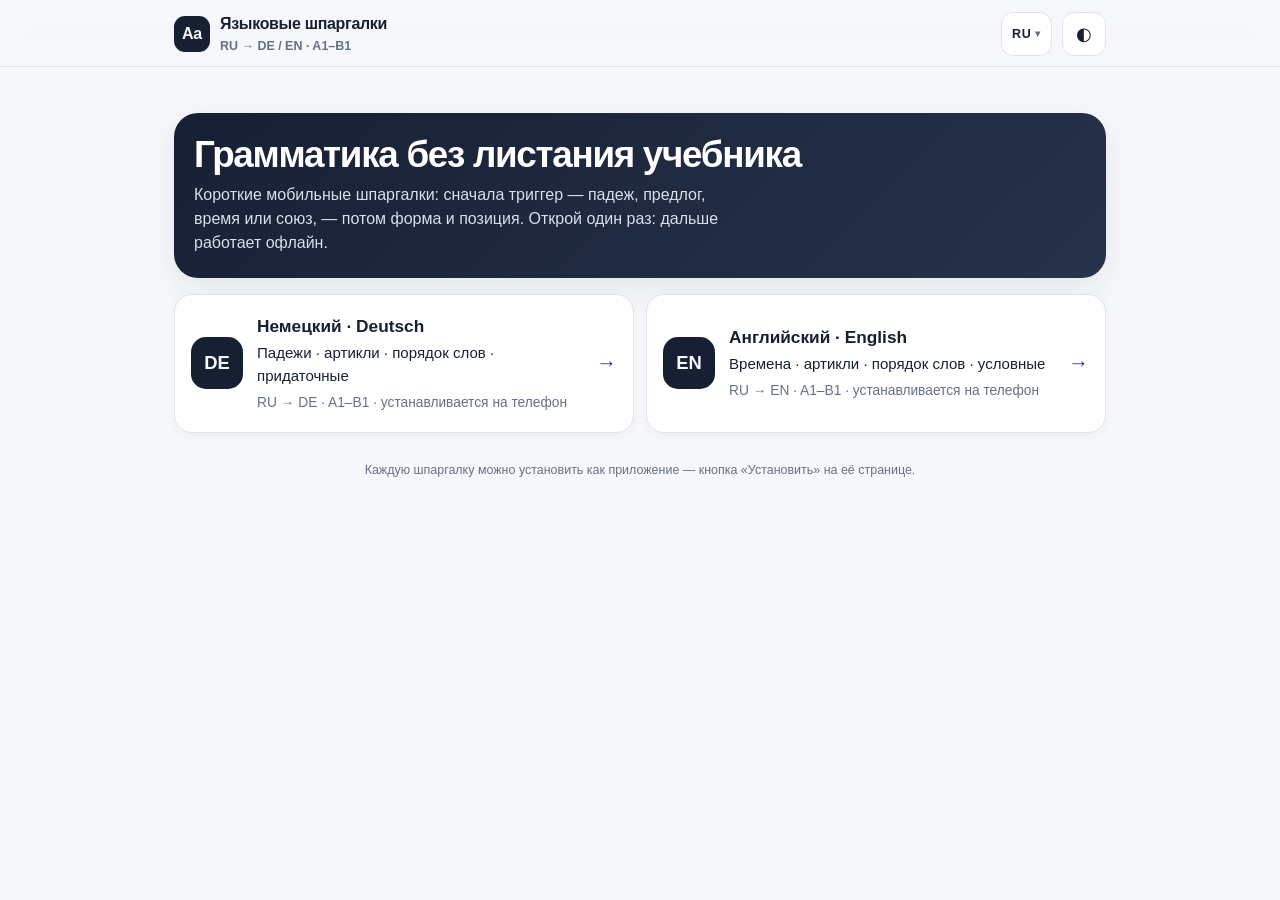
==== index.html @ ffe733b2 "feat: add de-en deck (audience variant)" ====
<!doctype html>
<html lang="ru">
<head>
  <meta charset="utf-8" />
  <meta name="viewport" content="width=device-width, initial-scale=1, viewport-fit=cover" />
  <!-- iOS standalone (Add to Home Screen): two WebKit viewport workarounds.
       (1) Relaunch restores a stale zoom level and pinch-out is unavailable
       there, so the scale is locked on iOS only (Safari itself ignores
       maximum-scale, Android and desktop keep pinch-zoom entirely).
       (2) A resumed standalone window can come back reporting a ~980px
       viewport, which trips the 720px desktop breakpoint in base.css;
       rewriting the meta forces WebKit to rebuild the real one. -->
  <script>
    if (/iphone|ipod/i.test(navigator.userAgent) || (/macintosh/i.test(navigator.userAgent) && navigator.maxTouchPoints > 1)) {
      const viewportMeta = document.querySelector('meta[name="viewport"]');
      const iOSViewport = 'width=device-width, initial-scale=1, maximum-scale=1, viewport-fit=cover';
      viewportMeta.setAttribute('content', iOSViewport);
      if (navigator.standalone) {
        const repairViewport = () => {
          if (window.innerWidth > screen.width * 1.5) {
            viewportMeta.setAttribute('content', 'width=device-width, initial-scale=1');
            setTimeout(() => viewportMeta.setAttribute('content', iOSViewport), 50);
          }
        };
        window.addEventListener('pageshow', repairViewport);
        document.addEventListener('visibilitychange', () => {
          if (document.visibilityState === 'visible') setTimeout(repairViewport, 0);
        });
      }
    }
  </script>
  <meta name="theme-color" content="#f6f7fb" media="(prefers-color-scheme: light)" />
  <meta name="theme-color" content="#10131b" media="(prefers-color-scheme: dark)" />
  <meta name="color-scheme" content="light dark" />
  <meta name="description" content="Мобильные шпаргалки по грамматике: немецкий и английский для русскоговорящих. Падежи, времена, артикли, порядок слов. Работают офлайн." />
  <link rel="icon" href="./icons/favicon.svg" type="image/svg+xml" />
  <link rel="icon" href="./icons/icon-32.png" sizes="32x32" type="image/png" />
  <meta property="og:title" content="Языковые шпаргалки — Language Cheat Sheets" />
  <meta property="og:description" content="Немецкий и английский для русскоговорящих: короткие мобильные шпаргалки по грамматике. A1–B1, офлайн." />
  <meta property="og:type" content="website" />
  <meta property="og:url" content="https://andkirby.github.io/learn-language-cheat-sheet/" />
  <meta property="og:image" content="https://andkirby.github.io/learn-language-cheat-sheet/icons/icon-512.png" />
  <meta name="twitter:card" content="summary" />
  <title>Языковые шпаргалки — Language Cheat Sheets</title>
  <link rel="stylesheet" href="./assets/base.css" />
  <style>
    /* Landing-specific: hero + language cards. Everything else is base.css. */
    body { padding-bottom: 24px; } /* no bottom nav on the hub */
    main { padding-bottom: 40px; }
    .hero {
      background: linear-gradient(135deg, var(--hero-1) 0%, var(--hero-2) 100%);
      border-radius: 24px; padding: 22px 20px; box-shadow: var(--shadow);
    }
    .hero h1 { font-size: clamp(1.6rem, 6vw, 2.3rem); line-height: 1.08; margin: 0 0 8px; letter-spacing: -.035em; color: #fff; }
    .hero p { margin: 0; color: var(--hero-text); max-width: 60ch; }
    .lang-grid { display: grid; grid-template-columns: 1fr; gap: 12px; margin-top: 16px; }
    @media (min-width: 720px) { .lang-grid { grid-template-columns: repeat(2, minmax(0,1fr)); } }
    .lang-card {
      display: flex; gap: 14px; align-items: center; text-decoration: none;
      background: var(--surface); border: 1px solid var(--line); border-radius: var(--radius);
      padding: 18px 16px; box-shadow: 0 3px 14px rgba(23,32,51,.035); min-height: 96px;
    }
    .lang-card:hover { border-color: var(--accent); }
    .lang-mark {
      width: 52px; height: 52px; border-radius: 15px; flex: 0 0 auto;
      display: grid; place-items: center; background: var(--text); color: var(--bg); font-weight: 900; font-size: 1.15rem;
    }
    .lang-card b { display: block; font-size: 1.08rem; }
    .lang-card .topics { display: block; margin-top: 3px; font-size: .94rem; }
    .lang-card .meta { display: block; margin-top: 5px; color: var(--muted); font-size: .86rem; }
    .lang-card .go { margin-left: auto; color: var(--on-accent-soft); font-weight: 900; font-size: 1.3rem; }
  </style>
</head>
<body>
  <header class="topbar">
    <div class="topbar-inner">
      <div class="brand-row">
        <div class="brand">
          <div class="brand-mark" aria-hidden="true">Aa</div>
          <div>Языковые шпаргалки<small>RU → DE / EN · A1–B1</small></div>
        </div>
        <details class="lang-menu" id="langMenu">
          <summary aria-label="Язык обучения и язык объяснений">RU</summary>
          <div class="lang-pop">
            <div class="lang-group">
              <div class="lang-group-label">Язык обучения</div>
              <a href="./de/ru/" data-target-link="de">Deutsch</a>
              <a href="./en/ru/" data-target-link="en">English</a>
            </div>
            <div class="lang-group">
              <div class="lang-group-label">Язык объяснений</div>
              <span class="cur" data-audience-item="ru">Русский</span>
              <a href="./de/en/" data-audience-item="en">English</a>
            </div>
          </div>
        </details>
        <button class="theme-btn" id="themeBtn" type="button" aria-label="Тема: системная">◐</button>
      </div>
    </div>
  </header>

  <noscript>
    <style>.theme-btn { display: none !important; }</style>
  </noscript>

  <main>
    <section class="hero">
      <h1>Грамматика без листания учебника</h1>
      <p>Короткие мобильные шпаргалки: сначала триггер — падеж, предлог, время или союз, — потом форма и позиция. Открой один раз: дальше работает офлайн.</p>
    </section>

    <div class="lang-grid">
      <a class="lang-card" href="./de/ru/" data-target="de">
        <span class="lang-mark" aria-hidden="true">DE</span>
        <span>
          <b>Немецкий · Deutsch</b>
          <span class="topics">Падежи · артикли · порядок слов · придаточные</span>
          <span class="meta">RU → DE · A1–B1 · устанавливается на телефон</span>
        </span>
        <span class="go" aria-hidden="true">→</span>
      </a>
      <a class="lang-card" href="./en/ru/" data-target="en">
        <span class="lang-mark" aria-hidden="true">EN</span>
        <span>
          <b>Английский · English</b>
          <span class="topics">Времена · артикли · порядок слов · условные</span>
          <span class="meta">RU → EN · A1–B1 · устанавливается на телефон</span>
        </span>
        <span class="go" aria-hidden="true">→</span>
      </a>
    </div>

    <div class="footer">Каждую шпаргалку можно установить как приложение — кнопка «Установить» на её странице.</div>
  </main>

  <script>
    // Theme: auto (OS) / light / dark — persisted per visitor.
    const THEME_KEY = 'theme';
    const THEME_UI = {
      auto:  { icon: '◐', label: 'Тема: системная' },
      light: { icon: '☀', label: 'Тема: светлая' },
      dark:  { icon: '☾', label: 'Тема: тёмная' },
    };
    const themeBtn = document.getElementById('themeBtn');
    const themeMetas = [...document.querySelectorAll('meta[name="theme-color"]')];
    const themeMetaDefaults = themeMetas.map(m => m.content);
    function applyTheme(mode) {
      if (mode === 'auto') document.documentElement.removeAttribute('data-theme');
      else document.documentElement.setAttribute('data-theme', mode);
      themeBtn.textContent = THEME_UI[mode].icon;
      themeBtn.setAttribute('aria-label', THEME_UI[mode].label);
      themeBtn.title = THEME_UI[mode].label;
      themeMetas.forEach((m, i) => {
        m.content = mode === 'auto' ? themeMetaDefaults[i] : getComputedStyle(document.body).backgroundColor;
      });
    }
    let themeMode = 'auto';
    try { themeMode = localStorage.getItem(THEME_KEY) || 'auto'; } catch (e) {}
    applyTheme(themeMode);
    themeBtn.addEventListener('click', () => {
      themeMode = themeMode === 'auto' ? 'light' : themeMode === 'light' ? 'dark' : 'auto';
      try { localStorage.setItem(THEME_KEY, themeMode); } catch (e) {}
      applyTheme(themeMode);
    });

    // Language menu: mirrors content/decks/site.json (update both together).
    // «Язык обучения» items are plain links (work without JS); «Язык объяснений»
    // is a preference — it rewrites card/menu hrefs and persists. Deck pages
    // remember the studied target ('target'), so the chip can greet with it.
    const DECKS = { de: ['ru', 'en'], en: ['ru'] };
    const LOCALE_KEY = 'locale';
    const TARGET_KEY = 'target';
    const langMenu = document.getElementById('langMenu');
    const langSummary = langMenu.querySelector('summary');
    const langCards = [...document.querySelectorAll('.lang-card')];
    const targetLinks = [...document.querySelectorAll('[data-target-link]')];
    const audienceItems = [...document.querySelectorAll('[data-audience-item]')];
    function applyLocale(loc) {
      if (!Object.values(DECKS).some(auds => auds.includes(loc))) loc = 'ru';
      targetLinks.forEach(a => {
        const t = a.dataset.targetLink;
        const aud = DECKS[t].includes(loc) ? loc : DECKS[t][0];
        a.href = `./${t}/${aud}/`;
      });
      langCards.forEach(card => {
        const t = card.dataset.target;
        if (DECKS[t].includes(loc)) card.href = `./${t}/${loc}/`;
      });
      audienceItems.forEach(el => el.classList.toggle('cur', el.dataset.audienceItem === loc));
      let last = null;
      try { last = localStorage.getItem(TARGET_KEY); } catch (e) {}
      langSummary.textContent = (last ? last.toUpperCase() + ' · ' : '') + loc.toUpperCase();
      try { localStorage.setItem(LOCALE_KEY, loc); } catch (e) {}
    }
    let locale = 'ru';
    try { locale = localStorage.getItem(LOCALE_KEY) || 'ru'; } catch (e) {}
    applyLocale(locale);
    audienceItems.forEach(el => el.addEventListener('click', () => applyLocale(el.dataset.audienceItem)));
    document.addEventListener('click', (event) => {
      if (langMenu.open && !langMenu.contains(event.target)) langMenu.open = false;
    });
    document.addEventListener('keydown', (event) => {
      if (event.key === 'Escape' && langMenu.open) langMenu.open = false;
    });

    if ('serviceWorker' in navigator) {
      window.addEventListener('load', () => navigator.serviceWorker.register('./sw.js').catch(() => {}));
    }
  </script>
</body>
</html>
---- assets/base.css ----
/*
 * Language Cheat Sheets — shared base stylesheet.
 * Single source of truth for tokens and components; every page links it:
 * ../assets/base.css (landing, style guide: ./assets/base.css).
 * The contract lives in .design/DESIGN_SYSTEM.md — keep both in sync.
 * Raw colors are allowed ONLY in the :root token blocks below (plus black-key
 * shadows). No page may override components locally; page-specific styles
 * stay in that page's own small <style> block.
 */

:root {
  color-scheme: light;
  --bg: #f6f7fb;
  --surface: #ffffff;
  --surface-2: #eef1f7;
  --text: #172033;
  --muted: #667085;
  --line: #dfe4ec;
  --accent: #6b4eff;
  --accent-soft: #eeeaff;
  --on-accent-soft: #3d2db5;
  --tap-line: #d6d0ff;
  --ok: #0c6857;
  --ok-soft: #e7f6f1;
  --warn: #7a5000;
  --warn-soft: #fff3d8;
  --warn-line: #d18a00;
  --notice-warn-bg: #fff7e7;
  /* landing hero only (always dark; language pages have no hero) */
  --hero-1: #172033;
  --hero-2: #27324b;
  --hero-text: #d9dfeb;
  --hero-line: rgba(255, 255, 255, .13);
  --hero-card: rgba(255, 255, 255, .08);
  --grab: #d4d8e0;
  --backdrop: rgba(15, 19, 30, .5);
  --shadow: 0 10px 30px rgba(23, 32, 51, .08);
  --radius: 18px;
  --nav-h: 72px;
  /* type voices: --font-ui is the default stack; --font-study marks the
     target-language text (set via the lang attribute, see markTargetLang).
     Charter-first: macOS gets Charter (bookish, screen-sturdy); iOS has no
     Charter and falls through to ui-serif = New York; Windows gets
     Sitka/Cambria, Android Noto Serif. */
  --font-ui: ui-sans-serif, -apple-system, BlinkMacSystemFont, "Segoe UI", Roboto, Helvetica, Arial, sans-serif;
  --font-study: Charter, "Bitstream Charter", ui-serif, "Sitka Text", Cambria, "Noto Serif", serif;
}

@media (prefers-color-scheme: dark) {
  :root:not([data-theme="light"]) {
    color-scheme: dark;
    --bg: #10131b;
    --surface: #191e2b;
    --surface-2: #232a3a;
    --text: #e9ecf4;
    --muted: #9ba4b8;
    --line: #2c3448;
    --accent: #a08dff;
    --accent-soft: #282147;
    --on-accent-soft: #c9bcff;
    --tap-line: #41386e;
    --ok: #8adccb;
    --ok-soft: #17352c;
    --warn: #eec36a;
    --warn-soft: #3a2f11;
    --warn-line: #a97e1f;
    --notice-warn-bg: #2e2510;
    --hero-1: #191f30;
    --hero-2: #232b41;
    --hero-text: #c9d1e2;
    --hero-line: rgba(255, 255, 255, .09);
    --hero-card: rgba(255, 255, 255, .05);
    --grab: #4a5468;
    --shadow: 0 10px 30px rgba(0, 0, 0, .35);
  }
}

/* Manual dark choice (theme toggle) overrides the OS preference. */
:root[data-theme="dark"] {
  color-scheme: dark;
  --bg: #10131b;
  --surface: #191e2b;
  --surface-2: #232a3a;
  --text: #e9ecf4;
  --muted: #9ba4b8;
  --line: #2c3448;
  --accent: #a08dff;
  --accent-soft: #282147;
  --on-accent-soft: #c9bcff;
  --tap-line: #41386e;
  --ok: #8adccb;
  --ok-soft: #17352c;
  --warn: #eec36a;
  --warn-soft: #3a2f11;
  --warn-line: #a97e1f;
  --notice-warn-bg: #2e2510;
  --hero-1: #191f30;
  --hero-2: #232b41;
  --hero-text: #c9d1e2;
  --hero-line: rgba(255, 255, 255, .09);
  --hero-card: rgba(255, 255, 255, .05);
  --grab: #4a5468;
  --shadow: 0 10px 30px rgba(0, 0, 0, .35);
}

* { box-sizing: border-box; }
html { scroll-behavior: smooth; scroll-padding-top: 116px; }
body {
  margin: 0;
  background: var(--bg);
  color: var(--text);
  font-family: var(--font-ui);
  line-height: 1.52;
  -webkit-font-smoothing: antialiased;
  padding-bottom: calc(var(--nav-h) + env(safe-area-inset-bottom) + 18px);
}
button, input { font: inherit; }
button { color: inherit; }
a { color: inherit; }
:focus-visible { outline: 3px solid var(--accent); outline-offset: 2px; }

/* Study voice: any element explicitly marked with a lang attribute carries
   target-language text (markTargetLang sets it); serif separates the studied
   language from Russian explanations at a glance. */
[lang] { font-family: var(--font-study); }

.topbar {
  position: sticky;
  top: 0;
  z-index: 20;
  -webkit-backdrop-filter: blur(14px);
  backdrop-filter: blur(14px);
  background: color-mix(in srgb, var(--bg) 88%, transparent);
  border-bottom: 1px solid var(--line);
}
.topbar-inner, main { width: min(100%, 980px); margin: 0 auto; }
.topbar-inner { padding: 12px 16px 10px; }
.brand-row { display: flex; align-items: center; gap: 10px; }
.brand {
  display: flex; align-items: center; gap: 10px; min-width: 0; flex: 1;
  font-weight: 800; letter-spacing: -.02em;
}
.brand-mark {
  width: 36px; height: 36px; border-radius: 11px;
  display: grid; place-items: center; background: var(--text); color: var(--bg); font-weight: 900;
}
.brand small { display: block; color: var(--muted); font-weight: 600; font-size: .78rem; letter-spacing: 0; }
/* The audience code lives in the header [RU] chip; the sub line would wrap
   once the install button crowds the brand row on phones. */
@media (max-width: 460px) { .brand small { display: none; } }
.install-btn {
  min-height: 44px; padding: 0 14px; border: 1px solid var(--line); border-radius: 12px;
  background: var(--surface); font-weight: 750; cursor: pointer; box-shadow: 0 2px 8px rgba(23,32,51,.04);
}
.install-btn[hidden] { display: none; }
.theme-btn, .icon-btn {
  width: 44px; height: 44px; border: 1px solid var(--line); border-radius: 12px;
  background: var(--surface); cursor: pointer; font-size: 1.15rem; line-height: 1;
  display: grid; place-items: center; flex: 0 0 auto;
}
.icon-btn .ico { font-family: var(--font-study); font-style: italic; font-size: 1.05rem; }

/* Language menu: learning language + explanation language in one topbar
   control. Native <details> keeps it functional without JS; JS adds light
   dismiss. Flat labeled groups — never a submenu: both choices are visible
   state, not advanced configuration. */
.lang-menu { position: relative; flex: 0 0 auto; }
.lang-menu summary {
  min-height: 44px; padding: 0 10px; border: 1px solid var(--line); border-radius: 12px;
  background: var(--surface); cursor: pointer; font-size: .78rem; font-weight: 800;
  letter-spacing: .05em; display: flex; align-items: center; gap: 4px; list-style: none;
}
.lang-menu summary::-webkit-details-marker { display: none; }
.lang-menu summary::after { content: "▾"; color: var(--muted); font-size: .62rem; }
.lang-pop {
  position: absolute; right: 0; top: calc(100% + 8px); z-index: 40; min-width: 200px; padding: 6px;
  border: 1px solid var(--line); border-radius: 14px; background: var(--surface);
  box-shadow: 0 14px 40px rgba(23,32,51,.14);
}
.lang-group + .lang-group { margin-top: 5px; padding-top: 5px; border-top: 1px solid var(--line); }
.lang-group-label {
  padding: 7px 11px 5px; font-size: .74rem; font-weight: 750; text-transform: uppercase;
  letter-spacing: .05em; color: var(--muted);
}
.lang-pop a, .lang-pop button, .lang-pop .cur, .lang-pop .soon {
  display: block; width: 100%; text-align: left; padding: 10px 11px; border: 0; border-radius: 9px;
  font: inherit; font-size: .88rem; text-decoration: none; color: var(--text); background: none; cursor: pointer;
}
.lang-pop a:hover, .lang-pop a:active, .lang-pop button:not(:disabled):hover { background: var(--surface-2); }
.lang-pop .cur { background: var(--accent-soft); color: var(--on-accent-soft); font-weight: 800; cursor: default; }
.lang-pop .soon { color: var(--muted); cursor: default; }
/* Search row: field + audience locale switcher side by side. */
.search-row { display: flex; align-items: center; gap: 10px; margin-top: 10px; }
.search-wrap { position: relative; flex: 1; min-width: 0; }
.search {
  width: 100%; min-height: 46px; border: 1px solid var(--line); border-radius: 14px;
  background: var(--surface); color: var(--text); padding: 0 44px 0 42px; box-shadow: 0 3px 12px rgba(23,32,51,.04);
}
.search::-webkit-search-cancel-button, .search::-webkit-search-decoration { -webkit-appearance: none; appearance: none; }
.search-icon { position: absolute; left: 14px; top: 50%; transform: translateY(-50%); color: var(--muted); pointer-events: none; }
.clear-search {
  position: absolute; right: 6px; top: 50%; transform: translateY(-50%); width: 40px; height: 40px;
  border: 0; border-radius: 10px; background: transparent; cursor: pointer; color: var(--muted); font-size: 1.2rem;
}

main { padding: 18px 16px 8px; }
.intro { margin: 2px 2px 0; color: var(--muted); font-size: .9rem; }
.intro b { color: var(--text); }

section { margin-top: 28px; }
.section-head { display: flex; gap: 10px; align-items: end; justify-content: space-between; margin-bottom: 11px; }
.section-head h2 { margin: 0; font-size: 1.28rem; letter-spacing: -.025em; }
.section-head p { margin: 3px 0 0; color: var(--muted); font-size: .92rem; }
.section-badge { font-size: .78rem; color: var(--muted); white-space: nowrap; }

.cards { display: grid; grid-template-columns: 1fr; gap: 10px; }
.cards > * { min-width: 0; } /* grid items must shrink so .table-scroll scrolls, not the page */
.cheat-card {
  background: var(--surface); border: 1px solid var(--line); border-radius: var(--radius); padding: 15px; box-shadow: 0 3px 14px rgba(23,32,51,.035);
}
.cheat-card h3 { margin: 0 0 8px; font-size: 1.03rem; letter-spacing: -.015em; }
.cheat-card p { margin: 6px 0; }
/* Card badges: level + kind metadata row for at-a-glance scanning. Text
   labels on every badge — never information by color alone. */
.badges { display: flex; flex-wrap: wrap; gap: 6px; margin: -2px 0 6px; }
.badge {
  display: inline-flex; align-items: center; padding: 2px 9px; border-radius: 999px;
  font-size: .72rem; font-weight: 800; letter-spacing: .04em; text-transform: uppercase;
}
.badge.level { background: var(--accent-soft); color: var(--on-accent-soft); }
.badge.kind { background: var(--surface-2); color: var(--muted); border: 1px solid var(--line); }
/* Deep-link landing (card anchors): accent ring fades into the resting shadow.
   Same accent as :focus-visible — one "you are here" color. CSS-only, so
   no-JS visits land highlighted too; reduced-motion is neutralized globally. */
.cheat-card:target { animation: card-flash 1.6s ease-out; }
@keyframes card-flash {
  from { box-shadow: 0 0 0 4px var(--accent), 0 3px 14px rgba(23,32,51,.035); }
  to   { box-shadow: 0 0 0 4px transparent, 0 3px 14px rgba(23,32,51,.035); }
}
/* Search hits: «view · section» label; tap jumps to the card in context */
.hit-jump {
  display: block; width: 100%; text-align: left;
  margin: 0 0 8px; border: 0; background: none; cursor: pointer;
  font: inherit; font-size: .82rem; font-weight: 700; color: var(--muted);
  white-space: nowrap; overflow: hidden; text-overflow: ellipsis;
}
.hit-jump .view { color: var(--accent); }
.hit-jump:hover, .hit-jump:focus-visible { color: var(--text); }
.case-grid > .hit-jump { grid-column: 1 / -1; margin-bottom: 2px; }
.muted { color: var(--muted); }
.tiny { font-size: .88rem; color: var(--muted); }
.example { margin-top: 9px; padding: 10px 11px; background: var(--surface-2); border-radius: 12px; font-size: .98rem; }
.example b { font-weight: 800; }
/* Example + deciding-hint pair: the target-language line and its Russian
   hint read as one unit; .hit marks the form the card teaches. The gloss
   keeps --muted on --surface-2 — the same pairing the shipped th uses. */
.example.pair { padding: 10px 11px 9px; }
.pair-src { margin: 0; }
.pair-gloss { margin-top: 7px; padding-top: 7px; border-top: 1px solid var(--line); font-size: .88rem; color: var(--muted); }
.example .hit { padding: 0 4px; border-radius: 6px; background: var(--accent-soft); color: var(--on-accent-soft); font-weight: 800; }
.arrow { color: var(--muted); padding: 0 3px; }

.chips { display: flex; flex-wrap: wrap; gap: 7px; margin-top: 9px; }
.tap {
  position: relative; min-height: 40px; border: 1px solid var(--tap-line); background: var(--accent-soft); color: var(--on-accent-soft);
  border-radius: 999px; padding: 0 11px; cursor: pointer; font-weight: 800; font-size: .88rem;
}
.tap::after { content: ""; position: absolute; inset: -3px -5px; } /* expand hit area to ~46px without visual bulk */
.tap.neutral { background: var(--surface-2); border-color: var(--line); color: var(--text); }
.tap.case { min-height: 44px; padding: 0 14px; }

.case-grid { display: grid; grid-template-columns: repeat(2, minmax(0,1fr)); gap: 9px; }
.case-box { padding: 13px; border-radius: 15px; border: 1px solid var(--line); background: var(--surface); }
.case-box strong { display: block; }
.case-q { font-size: 1.12rem; margin-top: 3px; font-weight: 900; }
.case-hint { color: var(--muted); font-size: .86rem; margin-top: 3px; }

.table-scroll { overflow-x: auto; border: 1px solid var(--line); border-radius: 14px; }
table { width: 100%; border-collapse: collapse; min-width: 560px; background: var(--surface); font-size: .92rem; }
th, td { padding: 9px 10px; border-bottom: 1px solid var(--line); text-align: left; white-space: nowrap; }
th { background: var(--surface-2); font-size: .82rem; color: var(--muted); text-transform: uppercase; letter-spacing: .02em; }
tr:last-child td { border-bottom: 0; }
td.hot { font-weight: 850; color: var(--on-accent-soft); }

.formula {
  display: flex; flex-wrap: wrap; gap: 6px; align-items: center; margin: 10px 0 4px;
  font-weight: 780;
}
.slot { padding: 6px 8px; border-radius: 9px; background: var(--surface-2); }
.slot.verb { background: var(--ok-soft); color: var(--ok); }
.slot.end { background: var(--warn-soft); color: var(--warn); }
.slot.sub { background: var(--accent-soft); color: var(--on-accent-soft); }

.notice { border-left: 4px solid var(--accent); background: var(--accent-soft); padding: 10px 12px; border-radius: 10px; font-size: .92rem; }
.warning { border-left-color: var(--warn-line); background: var(--notice-warn-bg); }

.practice-q { padding: 12px 0; border-bottom: 1px solid var(--line); }
.practice-q:last-child { border-bottom: 0; }
.answer { margin-top: 8px; padding: 9px 10px; border-radius: 10px; background: var(--ok-soft); color: var(--ok); font-weight: 700; }
.answer[hidden] { display: none; }

.no-results { display: none; margin: 24px 0; padding: 18px; border: 1px dashed var(--line); border-radius: var(--radius); text-align: center; color: var(--muted); }
.search-summary { margin: 2px 2px 14px; color: var(--muted); font-size: .92rem; font-weight: 700; }
.search-summary[hidden] { display: none; }

/* While searching, results come first: hide the noscript intro line. */
body.searching .intro { display: none; }

.bottom-nav {
  position: fixed; left: 50%; transform: translateX(-50%); bottom: 0; z-index: 30;
  width: min(100%, 980px); height: calc(var(--nav-h) + env(safe-area-inset-bottom));
  display: grid; grid-template-columns: repeat(5,1fr); align-items: start; padding: 8px 8px env(safe-area-inset-bottom);
  -webkit-backdrop-filter: blur(16px);
  backdrop-filter: blur(16px);
  background: color-mix(in srgb, var(--surface) 94%, transparent);
  border: 1px solid var(--line); border-bottom: 0; border-radius: 18px 18px 0 0; box-shadow: 0 -10px 30px rgba(23,32,51,.08);
}
.nav-item {
  min-height: 54px; border: 0; background: transparent; border-radius: 12px; text-decoration: none;
  display: flex; flex-direction: column; align-items: center; justify-content: center; gap: 3px; color: var(--muted); font-size: .8rem; font-weight: 750; line-height: 1.15;
}
.nav-item .ico { font-size: 1rem; font-weight: 900; }
.nav-item.active { background: var(--accent-soft); color: var(--on-accent-soft); }
body.searching .nav-item.active { background: transparent; color: var(--muted); }

dialog {
  width: min(100% - 18px, 620px); max-height: min(78vh, 720px); margin: auto auto 8px;
  border: 0; border-radius: 22px 22px 16px 16px; padding: 0; color: var(--text); background: var(--surface); box-shadow: 0 24px 70px rgba(23,32,51,.3);
}
dialog::backdrop { background: var(--backdrop); }
.sheet { padding: 10px 16px 18px; overflow: auto; max-height: min(78vh,720px); }
.grab { width: 42px; height: 5px; border-radius: 999px; background: var(--grab); margin: 2px auto 12px; }
.sheet-head { display: flex; align-items: start; gap: 12px; }
.sheet-head > div { flex: 1; }
.sheet h2 { margin: 0; font-size: 1.22rem; }
.sheet .lead { color: var(--muted); margin: 5px 0 12px; }
.close-sheet { width: 44px; height: 44px; border: 1px solid var(--line); border-radius: 13px; background: var(--surface); cursor: pointer; font-size: 1.2rem; }
.detail-block { margin-top: 11px; padding: 11px; background: var(--surface-2); border-radius: 12px; }
.detail-block .detail-label { display: block; margin-bottom: 4px; }
.detail-comment { margin-top: 4px; font-size: .88rem; color: var(--muted); }

.footer { color: var(--muted); font-size: .78rem; text-align: center; padding: 28px 0 10px; }

@media (min-width: 720px) {
  .topbar-inner { padding-left: 24px; padding-right: 24px; }
  main { padding-left: 24px; padding-right: 24px; }
  .cards.two { grid-template-columns: repeat(2, minmax(0,1fr)); }
  .cards.three { grid-template-columns: repeat(3, minmax(0,1fr)); }
  .case-grid { grid-template-columns: repeat(4, minmax(0,1fr)); }
  dialog { margin-bottom: 24px; }
}

@media print {
  .topbar, .bottom-nav, .chips, .no-results, dialog { display: none !important; }
  body { padding: 0; background: #fff; color: #000; }
  .cheat-card { break-inside: avoid; box-shadow: none; }
  .table-scroll { overflow: visible; }
  table { min-width: 0; }
  .answer[hidden] { display: block; }
  section[data-view] { display: block !important; } /* print the whole deck */
}

@media (prefers-reduced-motion: reduce) {
  html { scroll-behavior: auto; }
  *, *::before, *::after { transition-duration: 0.001ms !important; animation-duration: 0.001ms !important; }
}
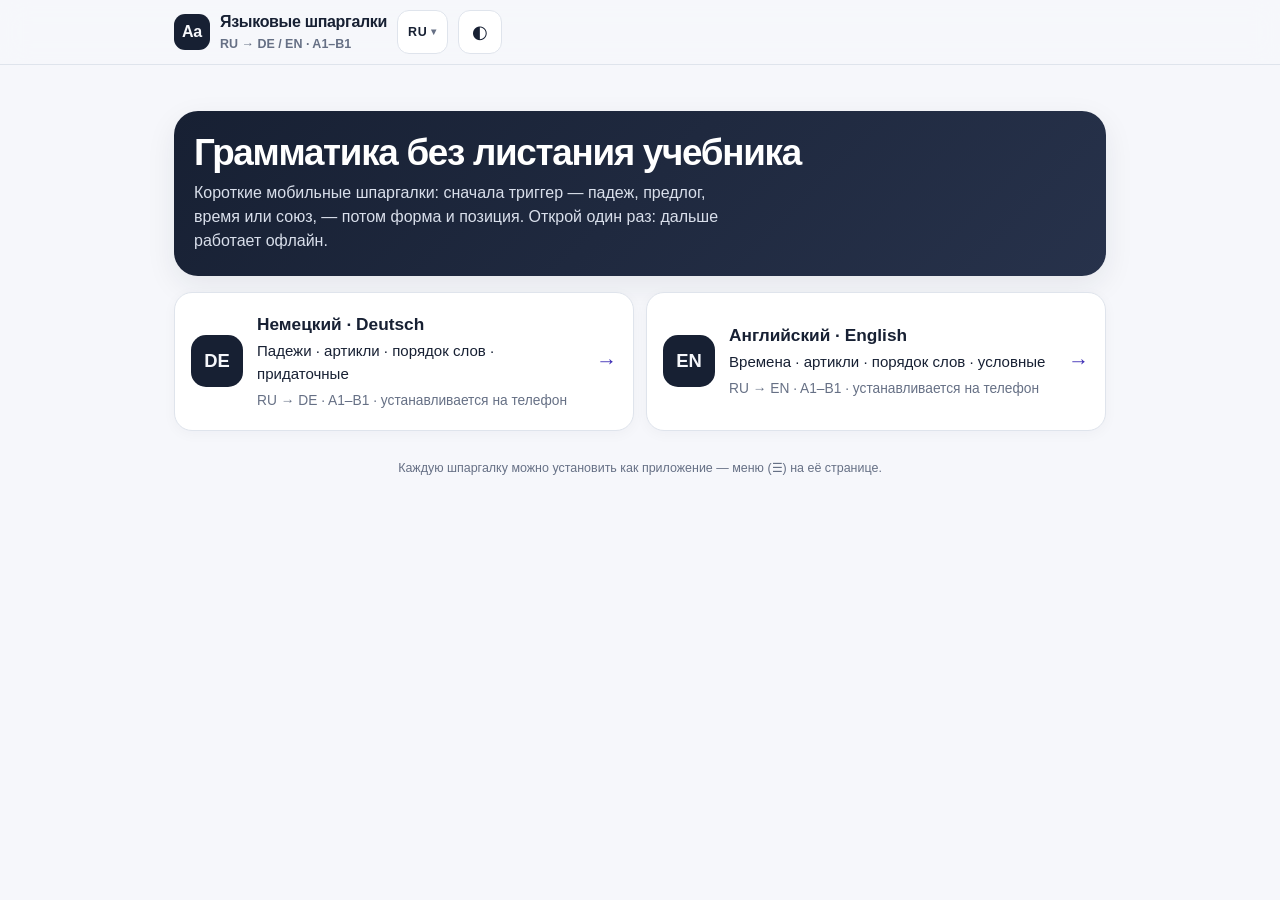
==== commit 303acace: "feat(ui): one-line header — burger takes brand, languages, help, install Approved redesign (dad-veri" ====
--- a/index.html
+++ b/index.html
@@ -91,6 +91,7 @@
               <div class="lang-group-label">Язык объяснений</div>
               <span class="cur" data-audience-item="ru">Русский</span>
               <a href="./de/en/" data-audience-item="en">English</a>
+              <a href="./en/de/" data-audience-item="de">Deutsch</a>
             </div>
           </div>
         </details>
@@ -130,7 +131,7 @@
       </a>
     </div>
 
-    <div class="footer">Каждую шпаргалку можно установить как приложение — кнопка «Установить» на её странице.</div>
+    <div class="footer">Каждую шпаргалку можно установить как приложение — меню (☰) на её странице.</div>
   </main>
 
   <script>
@@ -167,7 +168,7 @@
     // «Язык обучения» items are plain links (work without JS); «Язык объяснений»
     // is a preference — it rewrites card/menu hrefs and persists. Deck pages
     // remember the studied target ('target'), so the chip can greet with it.
-    const DECKS = { de: ['ru', 'en'], en: ['ru'] };
+    const DECKS = { de: ['ru', 'en'], en: ['ru', 'de'] };
     const LOCALE_KEY = 'locale';
     const TARGET_KEY = 'target';
     const langMenu = document.getElementById('langMenu');
--- a/assets/base.css
+++ b/assets/base.css
@@ -104,7 +104,7 @@
 }
 
 * { box-sizing: border-box; }
-html { scroll-behavior: smooth; scroll-padding-top: 116px; }
+html { scroll-behavior: smooth; scroll-padding-top: 72px; }
 body {
   margin: 0;
   background: var(--bg);
@@ -134,19 +134,22 @@
   border-bottom: 1px solid var(--line);
 }
 .topbar-inner, main { width: min(100%, 980px); margin: 0 auto; }
-.topbar-inner { padding: 12px 16px 10px; }
+.topbar-inner { display: flex; align-items: center; gap: 10px; padding: 10px 16px; }
 .brand-row { display: flex; align-items: center; gap: 10px; }
 .brand {
   display: flex; align-items: center; gap: 10px; min-width: 0; flex: 1;
   font-weight: 800; letter-spacing: -.02em;
 }
+/* Deck pages: the brand is one item in the one-line header (search takes the
+   flex room); the landing keeps .brand flex:1 inside its own .brand-row. */
+.topbar-inner > .brand { flex: 0 1 auto; }
 .brand-mark {
   width: 36px; height: 36px; border-radius: 11px;
   display: grid; place-items: center; background: var(--text); color: var(--bg); font-weight: 900;
 }
 .brand small { display: block; color: var(--muted); font-weight: 600; font-size: .78rem; letter-spacing: 0; }
-/* The audience code lives in the header [RU] chip; the sub line would wrap
-   once the install button crowds the brand row on phones. */
+/* Landing only: the brand sub line would wrap once the language menu + theme
+   crowd the brand row on phones (deck pages hide the whole brand block). */
 @media (max-width: 460px) { .brand small { display: none; } }
 .install-btn {
   min-height: 44px; padding: 0 14px; border: 1px solid var(--line); border-radius: 12px;
@@ -189,15 +192,46 @@
 .lang-pop a:hover, .lang-pop a:active, .lang-pop button:not(:disabled):hover { background: var(--surface-2); }
 .lang-pop .cur { background: var(--accent-soft); color: var(--on-accent-soft); font-weight: 800; cursor: default; }
 .lang-pop .soon { color: var(--muted); cursor: default; }
-/* Search row: field + audience locale switcher side by side. */
-.search-row { display: flex; align-items: center; gap: 10px; margin-top: 10px; }
+/* Burger (deck pages, phones): a native <details> so the language groups
+   keep working without JS; JS only adds light dismiss. Carries the page
+   identity (the brand block leaves the one-line header), the same two
+   language groups as the desktop menu, and the help/install rows. */
+.app-menu { position: relative; flex: 0 0 auto; }
+.app-menu summary {
+  width: 44px; height: 44px; border: 1px solid var(--line); border-radius: 12px;
+  background: var(--surface); cursor: pointer; font-size: 1.15rem; line-height: 1;
+  display: grid; place-items: center; list-style: none;
+}
+.app-menu summary::-webkit-details-marker { display: none; }
+.app-menu .lang-pop { left: 0; right: auto; min-width: 250px; }
+.app-identity { padding: 10px 11px 8px; font-weight: 800; letter-spacing: -.02em; }
+.app-identity small { display: block; color: var(--muted); font-weight: 600; font-size: .78rem; letter-spacing: 0; }
+.app-sep { border-top: 1px solid var(--line); margin: 5px 0; }
+.menu-row {
+  display: flex; align-items: center; gap: 9px; width: 100%; text-align: left;
+  padding: 10px 11px; border: 0; border-radius: 9px; background: none;
+  font: inherit; font-size: .88rem; color: var(--text); cursor: pointer;
+}
+.menu-row:hover { background: var(--surface-2); }
+.menu-row[hidden] { display: none; }
+.menu-row .ico { font-family: var(--font-study); font-style: italic; font-size: 1.05rem; }
+/* Search field: the target-language chip (persistent "which deck am I in"
+   marker — a placeholder would vanish on typing) + the ⌕ glyph, then input. */
 .search-wrap { position: relative; flex: 1; min-width: 0; }
+.search-head {
+  position: absolute; left: 12px; top: 50%; transform: translateY(-50%);
+  display: flex; align-items: center; gap: 7px; pointer-events: none;
+}
+.search-icon { color: var(--muted); }
+.search-chip {
+  padding: 3px 7px; border-radius: 8px; background: var(--surface-2);
+  color: var(--muted); font-size: .78rem; font-weight: 900; letter-spacing: .05em;
+}
 .search {
   width: 100%; min-height: 46px; border: 1px solid var(--line); border-radius: 14px;
-  background: var(--surface); color: var(--text); padding: 0 44px 0 42px; box-shadow: 0 3px 12px rgba(23,32,51,.04);
+  background: var(--surface); color: var(--text); padding: 0 44px 0 78px; box-shadow: 0 3px 12px rgba(23,32,51,.04);
 }
 .search::-webkit-search-cancel-button, .search::-webkit-search-decoration { -webkit-appearance: none; appearance: none; }
-.search-icon { position: absolute; left: 14px; top: 50%; transform: translateY(-50%); color: var(--muted); pointer-events: none; }
 .clear-search {
   position: absolute; right: 6px; top: 50%; transform: translateY(-50%); width: 40px; height: 40px;
   border: 0; border-radius: 10px; background: transparent; cursor: pointer; color: var(--muted); font-size: 1.2rem;
@@ -294,11 +328,6 @@
 .notice { border-left: 4px solid var(--accent); background: var(--accent-soft); padding: 10px 12px; border-radius: 10px; font-size: .92rem; }
 .warning { border-left-color: var(--warn-line); background: var(--notice-warn-bg); }
 
-.practice-q { padding: 12px 0; border-bottom: 1px solid var(--line); }
-.practice-q:last-child { border-bottom: 0; }
-.answer { margin-top: 8px; padding: 9px 10px; border-radius: 10px; background: var(--ok-soft); color: var(--ok); font-weight: 700; }
-.answer[hidden] { display: none; }
-
 .no-results { display: none; margin: 24px 0; padding: 18px; border: 1px dashed var(--line); border-radius: var(--radius); text-align: center; color: var(--muted); }
 .search-summary { margin: 2px 2px 14px; color: var(--muted); font-size: .92rem; font-weight: 700; }
 .search-summary[hidden] { display: none; }
@@ -306,10 +335,28 @@
 /* While searching, results come first: hide the noscript intro line. */
 body.searching .intro { display: none; }
 
+/* One-time install nudge (browser tabs only): floats above the bottom nav,
+   never blocking content; dismissed or auto-quiet after install. */
+.install-nudge {
+  position: fixed; left: 50%; transform: translateX(-50%);
+  bottom: calc(var(--nav-h) + env(safe-area-inset-bottom) + 10px); z-index: 35;
+  width: min(100% - 24px, 560px);
+  display: flex; align-items: center; gap: 10px;
+  padding: 10px 10px 10px 14px;
+  border: 1px solid var(--line); border-radius: 16px;
+  background: var(--surface); box-shadow: var(--shadow);
+}
+.install-nudge[hidden] { display: none; }
+.nudge-text { flex: 1; font-size: .88rem; font-weight: 600; }
+.nudge-close {
+  width: 36px; height: 36px; border: 0; border-radius: 9px; background: transparent;
+  color: var(--muted); font-size: 1.2rem; cursor: pointer; flex: 0 0 auto;
+}
+
 .bottom-nav {
   position: fixed; left: 50%; transform: translateX(-50%); bottom: 0; z-index: 30;
   width: min(100%, 980px); height: calc(var(--nav-h) + env(safe-area-inset-bottom));
-  display: grid; grid-template-columns: repeat(5,1fr); align-items: start; padding: 8px 8px env(safe-area-inset-bottom);
+  display: grid; grid-template-columns: repeat(auto-fit, minmax(0, 1fr)); align-items: start; padding: 8px 8px env(safe-area-inset-bottom);
   -webkit-backdrop-filter: blur(16px);
   backdrop-filter: blur(16px);
   background: color-mix(in srgb, var(--surface) 94%, transparent);
@@ -341,8 +388,20 @@
 
 .footer { color: var(--muted); font-size: .78rem; text-align: center; padding: 28px 0 10px; }
 
+/* One-line topbar at every width. Phones: burger + search + theme — brand,
+   language menu, help and install live in the burger popover. ≥720px: the
+   burger hides and the full header is inline. The landing keeps its own
+   .brand-row composition (it is the selector page), so the swap targets
+   only direct children of the deck header. */
+@media (max-width: 719.98px) {
+  .topbar-inner > .brand,
+  .topbar-inner > .lang-menu,
+  .topbar-inner > .icon-btn,
+  .topbar-inner > .install-btn { display: none; }
+}
 @media (min-width: 720px) {
   .topbar-inner { padding-left: 24px; padding-right: 24px; }
+  .topbar-inner > .app-menu { display: none; }
   main { padding-left: 24px; padding-right: 24px; }
   .cards.two { grid-template-columns: repeat(2, minmax(0,1fr)); }
   .cards.three { grid-template-columns: repeat(3, minmax(0,1fr)); }
@@ -351,12 +410,11 @@
 }
 
 @media print {
-  .topbar, .bottom-nav, .chips, .no-results, dialog { display: none !important; }
+  .topbar, .bottom-nav, .chips, .no-results, dialog, .app-menu, .install-nudge { display: none !important; }
   body { padding: 0; background: #fff; color: #000; }
   .cheat-card { break-inside: avoid; box-shadow: none; }
   .table-scroll { overflow: visible; }
   table { min-width: 0; }
-  .answer[hidden] { display: block; }
   section[data-view] { display: block !important; } /* print the whole deck */
 }
 
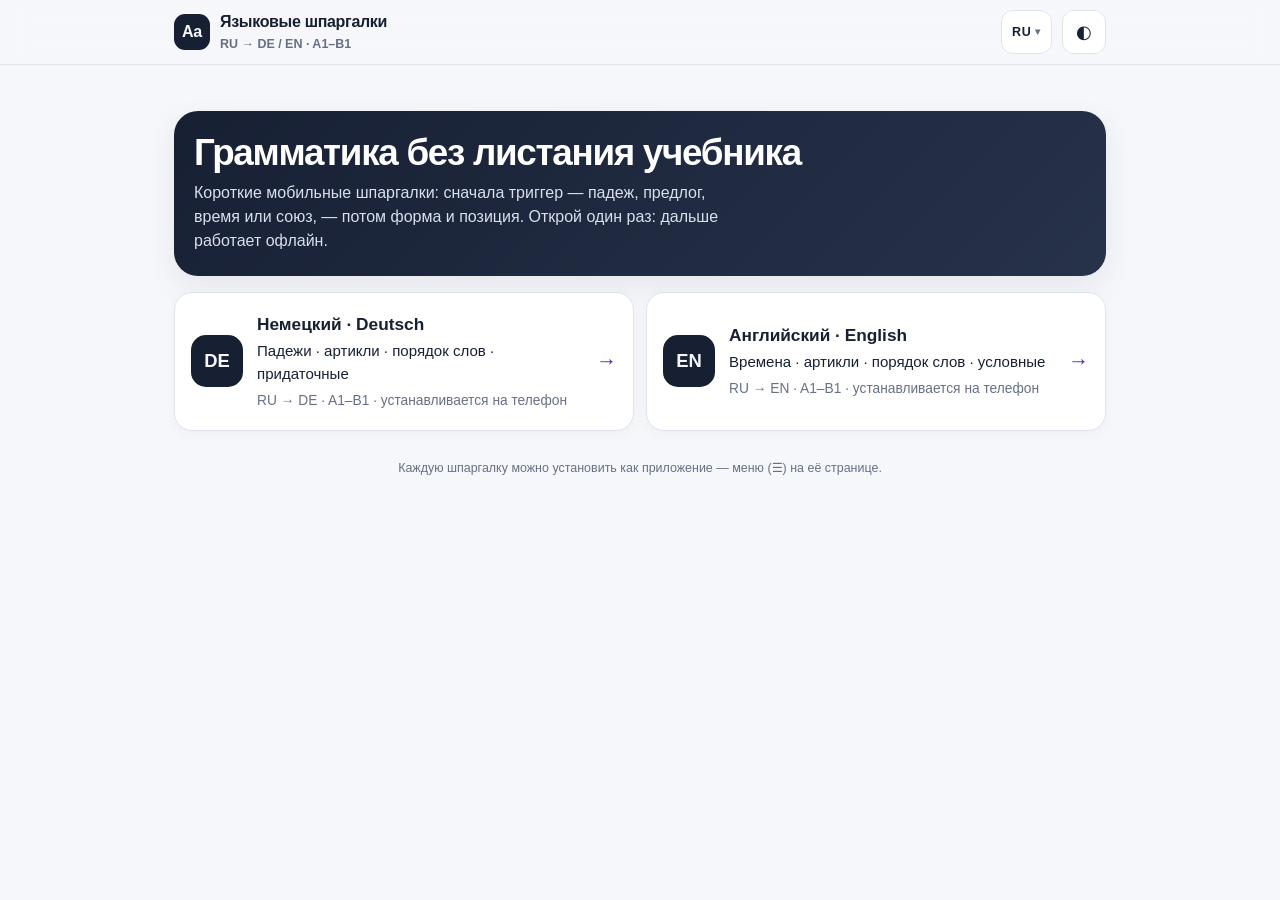
==== commit 43e14487: "feat(ui): theme A «Тетрадь» skin + «Оформление» switcher (sw v47) - assets/skin-a.css: scoped [data-" ====
--- a/index.html
+++ b/index.html
@@ -29,6 +29,11 @@
       }
     }
   </script>
+  <script>
+    // Skin: apply before first paint so «Тетрадь» doesn't flash classic
+    // (stored skin only; default = classic = no attribute).
+    try { if (localStorage.getItem('skin') === 'a') document.documentElement.setAttribute('data-skin', 'a'); } catch (e) {}
+  </script>
   <meta name="theme-color" content="#f6f7fb" media="(prefers-color-scheme: light)" />
   <meta name="theme-color" content="#10131b" media="(prefers-color-scheme: dark)" />
   <meta name="color-scheme" content="light dark" />
@@ -43,6 +48,7 @@
   <meta name="twitter:card" content="summary" />
   <title>Языковые шпаргалки — Language Cheat Sheets</title>
   <link rel="stylesheet" href="./assets/base.css" />
+  <link rel="stylesheet" href="./assets/skin-a.css" />
   <style>
     /* Landing-specific: hero + language cards. Everything else is base.css. */
     body { padding-bottom: 24px; } /* no bottom nav on the hub */
@@ -93,6 +99,13 @@
               <a href="./de/en/" data-audience-item="en">English</a>
               <a href="./en/de/" data-audience-item="de">Deutsch</a>
             </div>
+            <div class="lang-group">
+              <div class="lang-group-label">Оформление</div>
+              <div role="radiogroup" aria-label="Оформление">
+                <button type="button" class="skin-row cur" role="radio" aria-checked="true" tabindex="0" data-skin-mode="classic">Классика</button>
+                <button type="button" class="skin-row" role="radio" aria-checked="false" tabindex="-1" data-skin-mode="a">Тетрадь</button>
+              </div>
+            </div>
           </div>
         </details>
         <button class="theme-btn" id="themeBtn" type="button" aria-label="Тема: системная">◐</button>
@@ -101,7 +114,7 @@
   </header>
 
   <noscript>
-    <style>.theme-btn { display: none !important; }</style>
+    <style>.theme-btn, .skin-row { display: none !important; }</style>
   </noscript>
 
   <main>
@@ -162,6 +175,48 @@
       themeMode = themeMode === 'auto' ? 'light' : themeMode === 'light' ? 'dark' : 'auto';
       try { localStorage.setItem(THEME_KEY, themeMode); } catch (e) {}
       applyTheme(themeMode);
+      if (skinMode === 'a') applySkin(skinMode);
+    });
+
+    // Skin: classic / «Тетрадь» — persisted per visitor; classic needs no attribute.
+    const skinRows = [...document.querySelectorAll('.skin-row')];
+    function applySkin(skin) {
+      if (skin === 'a') document.documentElement.setAttribute('data-skin', 'a');
+      else document.documentElement.removeAttribute('data-skin');
+      skinRows.forEach(row => {
+        const on = row.dataset.skinMode === skin;
+        row.classList.toggle('cur', on);
+        row.setAttribute('aria-checked', String(on));
+        row.tabIndex = on ? 0 : -1;
+      });
+      if (skin === 'a') themeMetas.forEach(m => { m.content = getComputedStyle(document.body).backgroundColor; });
+      else applyTheme(themeMode);
+    }
+    let skinMode = 'classic';
+    try { skinMode = localStorage.getItem('skin') || 'classic'; } catch (e) {}
+    applySkin(skinMode);
+    document.addEventListener('click', (event) => {
+      const row = event.target.closest('.skin-row');
+      if (!row) return;
+      skinMode = row.dataset.skinMode;
+      try { localStorage.setItem('skin', skinMode); } catch (e) {}
+      applySkin(skinMode);
+      const menu = row.closest('details.lang-menu');
+      if (menu) { menu.open = false; menu.querySelector('summary').focus(); }
+    });
+    document.addEventListener('keydown', (event) => {
+      const row = event.target.closest && event.target.closest('.skin-row');
+      if (!row) return;
+      const order = ['classic', 'a'];
+      const delta = event.key === 'ArrowRight' || event.key === 'ArrowDown' ? 1
+                  : event.key === 'ArrowLeft'  || event.key === 'ArrowUp'   ? -1 : 0;
+      if (!delta) return;
+      event.preventDefault();
+      skinMode = order[(order.indexOf(row.dataset.skinMode) + delta + order.length) % order.length];
+      try { localStorage.setItem('skin', skinMode); } catch (e) {}
+      applySkin(skinMode);
+      const next = skinRows.find(r => r.dataset.skinMode === skinMode && r.closest('details') === row.closest('details'));
+      if (next) next.focus();
     });
 
     // Language menu: mirrors content/decks/site.json (update both together).
--- a/assets/base.css
+++ b/assets/base.css
@@ -143,6 +143,9 @@
 /* Deck pages: the brand is one item in the one-line header (search takes the
    flex room); the landing keeps .brand flex:1 inside its own .brand-row. */
 .topbar-inner > .brand { flex: 0 1 auto; }
+/* Landing only: its .brand-row is a flex item now — let it fill the row so
+   .brand's flex:1 still pushes the language menu + theme to the right. */
+.topbar-inner > .brand-row { flex: 1 1 auto; }
 .brand-mark {
   width: 36px; height: 36px; border-radius: 11px;
   display: grid; place-items: center; background: var(--text); color: var(--bg); font-weight: 900;
@@ -189,8 +192,13 @@
   display: block; width: 100%; text-align: left; padding: 10px 11px; border: 0; border-radius: 9px;
   font: inherit; font-size: .88rem; text-decoration: none; color: var(--text); background: none; cursor: pointer;
 }
-.lang-pop a:hover, .lang-pop a:active, .lang-pop button:not(:disabled):hover { background: var(--surface-2); }
+.lang-pop a:hover, .lang-pop a:active, .lang-pop button:not(:disabled):not(.cur):hover { background: var(--surface-2); }
 .lang-pop .cur { background: var(--accent-soft); color: var(--on-accent-soft); font-weight: 800; cursor: default; }
+.lang-pop .skin-row {
+  display: flex;
+  align-items: center;
+  gap: 9px;
+}
 .lang-pop .soon { color: var(--muted); cursor: default; }
 /* Burger (deck pages, phones): a native <details> so the language groups
    keep working without JS; JS only adds light dismiss. Carries the page
@@ -214,22 +222,18 @@
 }
 .menu-row:hover { background: var(--surface-2); }
 .menu-row[hidden] { display: none; }
-.menu-row .ico { font-family: var(--font-study); font-style: italic; font-size: 1.05rem; }
 /* Search field: the target-language chip (persistent "which deck am I in"
-   marker — a placeholder would vanish on typing) + the ⌕ glyph, then input. */
+   marker — a placeholder would vanish on typing) leads the input. */
 .search-wrap { position: relative; flex: 1; min-width: 0; }
-.search-head {
+.search-chip {
   position: absolute; left: 12px; top: 50%; transform: translateY(-50%);
-  display: flex; align-items: center; gap: 7px; pointer-events: none;
-}
-.search-icon { color: var(--muted); }
-.search-chip {
   padding: 3px 7px; border-radius: 8px; background: var(--surface-2);
   color: var(--muted); font-size: .78rem; font-weight: 900; letter-spacing: .05em;
+  pointer-events: none;
 }
 .search {
   width: 100%; min-height: 46px; border: 1px solid var(--line); border-radius: 14px;
-  background: var(--surface); color: var(--text); padding: 0 44px 0 78px; box-shadow: 0 3px 12px rgba(23,32,51,.04);
+  background: var(--surface); color: var(--text); padding: 0 44px 0 58px; box-shadow: 0 3px 12px rgba(23,32,51,.04);
 }
 .search::-webkit-search-cancel-button, .search::-webkit-search-decoration { -webkit-appearance: none; appearance: none; }
 .clear-search {
@@ -303,6 +307,14 @@
 .tap.neutral { background: var(--surface-2); border-color: var(--line); color: var(--text); }
 .tap.case { min-height: 44px; padding: 0 14px; }
 
+/* Legend: static term inventory one dialog explains — no chrome, survives
+   print and noscript (chips don't). One entry button may follow. */
+.legend { margin-top: 9px; }
+.legend-item { color: var(--muted); }
+.legend-item b { color: var(--text); font-weight: 700; }
+.legend-item .legend-mean { color: var(--muted); font-weight: 400; }
+.legend-item + .legend-item::before { content: "· "; color: var(--muted); }
+
 .case-grid { display: grid; grid-template-columns: repeat(2, minmax(0,1fr)); gap: 9px; }
 .case-box { padding: 13px; border-radius: 15px; border: 1px solid var(--line); background: var(--surface); }
 .case-box strong { display: block; }
@@ -310,7 +322,10 @@
 .case-hint { color: var(--muted); font-size: .86rem; margin-top: 3px; }
 
 .table-scroll { overflow-x: auto; border: 1px solid var(--line); border-radius: 14px; }
-table { width: 100%; border-collapse: collapse; min-width: 560px; background: var(--surface); font-size: .92rem; }
+/* min-content floor, not a fixed px floor: nowrap cells size columns to
+   their content, so short tables (ich/mich/mir) fill the container without
+   a pointless scrollbar while wide paradigms scroll as before. */
+table { width: 100%; border-collapse: collapse; min-width: min-content; background: var(--surface); font-size: .92rem; }
 th, td { padding: 9px 10px; border-bottom: 1px solid var(--line); text-align: left; white-space: nowrap; }
 th { background: var(--surface-2); font-size: .82rem; color: var(--muted); text-transform: uppercase; letter-spacing: .02em; }
 tr:last-child td { border-bottom: 0; }
--- a/assets/skin-a.css
+++ b/assets/skin-a.css
@@ -0,0 +1,284 @@
+/* Skin A «Тетрадь» — editorial notebook skin for the whole site.
+   Contract: .design/DESIGN_SYSTEM.md §Skins. Scoping rule: every rule in this
+   file starts with [data-skin="a"] (except the font-face/media wrappers) —
+   classic mode must be byte-identical (gate: every line holding an opening
+   brace carries an at-rule wrapper or the skin attribute; nothing else does).
+   Cascade: skin blocks tie-or-trail base.css blocks by specificity and win by
+   later load order: A-light [data-skin="a"] (0,1,0) beats :root (0,1,0) by
+   order; A-auto-dark [data-skin="a"]:not([data-theme="light"]) (0,2,0) ties
+   :root:not([data-theme="light"]) and wins by order; A-manual-dark
+   [data-skin="a"][data-theme="dark"] (0,2,0) likewise. Both dark blocks
+   out-specify A-light, so skin × theme composes from the two attributes alone.
+   Mode-invariant tokens (radius/shadow/fonts/nav-h) live only in the light
+   block; dark blocks override only what changes. */
+
+/* cyrillic */
+@font-face {
+  font-family: 'Onest';
+  font-style: normal;
+  font-weight: 100 900;
+  font-display: swap;
+  src: url(./fonts/onest-var-cyrillic.woff2) format('woff2');
+  unicode-range: U+0301, U+0400-045F, U+0490-0491, U+04B0-04B1, U+2116;
+}
+/* latin */
+@font-face {
+  font-family: 'Onest';
+  font-style: normal;
+  font-weight: 100 900;
+  font-display: swap;
+  src: url(./fonts/onest-var-latin.woff2) format('woff2');
+  unicode-range: U+0000-00FF, U+0131, U+0152-0153, U+02BB-02BC, U+02C6, U+02DA, U+02DC, U+0304, U+0308, U+0329, U+2000-206F, U+20AC, U+2122, U+2191, U+2193, U+2212, U+2215, U+FEFF, U+FFFD;
+}
+/* cyrillic */
+@font-face {
+  font-family: 'Spectral';
+  font-style: italic;
+  font-weight: 400;
+  font-display: swap;
+  src: url(./fonts/spectral-i400-cyrillic.woff2) format('woff2');
+  unicode-range: U+0301, U+0400-045F, U+0490-0491, U+04B0-04B1, U+2116;
+}
+/* latin */
+@font-face {
+  font-family: 'Spectral';
+  font-style: italic;
+  font-weight: 400;
+  font-display: swap;
+  src: url(./fonts/spectral-i400-latin.woff2) format('woff2');
+  unicode-range: U+0000-00FF, U+0131, U+0152-0153, U+02BB-02BC, U+02C6, U+02DA, U+02DC, U+0304, U+0308, U+0329, U+2000-206F, U+20AC, U+2122, U+2191, U+2193, U+2212, U+2215, U+FEFF, U+FFFD;
+}
+/* cyrillic */
+@font-face {
+  font-family: 'Spectral';
+  font-style: italic;
+  font-weight: 700;
+  font-display: swap;
+  src: url(./fonts/spectral-i700-cyrillic.woff2) format('woff2');
+  unicode-range: U+0301, U+0400-045F, U+0490-0491, U+04B0-04B1, U+2116;
+}
+/* latin */
+@font-face {
+  font-family: 'Spectral';
+  font-style: italic;
+  font-weight: 700;
+  font-display: swap;
+  src: url(./fonts/spectral-i700-latin.woff2) format('woff2');
+  unicode-range: U+0000-00FF, U+0131, U+0152-0153, U+02BB-02BC, U+02C6, U+02DA, U+02DC, U+0304, U+0308, U+0329, U+2000-206F, U+20AC, U+2122, U+2191, U+2193, U+2212, U+2215, U+FEFF, U+FFFD;
+}
+/* cyrillic */
+@font-face {
+  font-family: 'Spectral';
+  font-style: normal;
+  font-weight: 400;
+  font-display: swap;
+  src: url(./fonts/spectral-400-cyrillic.woff2) format('woff2');
+  unicode-range: U+0301, U+0400-045F, U+0490-0491, U+04B0-04B1, U+2116;
+}
+/* latin */
+@font-face {
+  font-family: 'Spectral';
+  font-style: normal;
+  font-weight: 400;
+  font-display: swap;
+  src: url(./fonts/spectral-400-latin.woff2) format('woff2');
+  unicode-range: U+0000-00FF, U+0131, U+0152-0153, U+02BB-02BC, U+02C6, U+02DA, U+02DC, U+0304, U+0308, U+0329, U+2000-206F, U+20AC, U+2122, U+2191, U+2193, U+2212, U+2215, U+FEFF, U+FFFD;
+}
+/* cyrillic */
+@font-face {
+  font-family: 'Spectral';
+  font-style: normal;
+  font-weight: 800;
+  font-display: swap;
+  src: url(./fonts/spectral-800-cyrillic.woff2) format('woff2');
+  unicode-range: U+0301, U+0400-045F, U+0490-0491, U+04B0-04B1, U+2116;
+}
+/* latin */
+@font-face {
+  font-family: 'Spectral';
+  font-style: normal;
+  font-weight: 800;
+  font-display: swap;
+  src: url(./fonts/spectral-800-latin.woff2) format('woff2');
+  unicode-range: U+0000-00FF, U+0131, U+0152-0153, U+02BB-02BC, U+02C6, U+02DA, U+02DC, U+0304, U+0308, U+0329, U+2000-206F, U+20AC, U+2122, U+2191, U+2193, U+2212, U+2215, U+FEFF, U+FFFD;
+}
+
+[data-skin="a"] {
+  color-scheme: light;
+  --bg: #F6F1E7;
+  --surface: #F6F1E7;
+  --surface-2: #EDE6D7;
+  --text: #1A1512;
+  --muted: #6E6357;
+  --line: rgba(26, 21, 18, .15);
+  --accent: #C63C1E;
+  --accent-soft: rgba(198, 60, 30, .09);
+  --on-accent-soft: #C63C1E;
+  --tap-line: rgba(26, 21, 18, .15);
+  --ok: #2E5E4E;
+  --ok-soft: rgba(46, 94, 78, .08);
+  --warn: #7A5A17;
+  --warn-soft: rgba(122, 90, 23, .08);
+  --warn-line: #7A5A17;
+  --notice-warn-bg: rgba(122, 90, 23, .06);
+  --hero-1: transparent;
+  --hero-2: transparent;
+  --hero-text: #6E6357;
+  --hero-line: rgba(26, 21, 18, .15);
+  --hero-card: transparent;
+  --grab: rgba(26, 21, 18, .35);
+  --backdrop: rgba(26, 21, 18, .5);
+  --shadow: none;
+  --radius: 2px;
+  --font-ui: 'Onest', ui-sans-serif, -apple-system, BlinkMacSystemFont, "Segoe UI", Roboto, Helvetica, Arial, sans-serif;
+  --font-study: 'Spectral', Charter, "Bitstream Charter", ui-serif, "Sitka Text", Cambria, "Noto Serif", serif;
+}
+
+@media (prefers-color-scheme: dark) {
+  [data-skin="a"]:not([data-theme="light"]) {
+    color-scheme: dark;
+    --bg: #171310;
+    --surface: #171310;
+    --surface-2: #201B16;
+    --text: #EFE7D8;
+    --muted: #A3937F;
+    --line: rgba(239, 231, 216, .16);
+    --accent: #E5603C;
+    --accent-soft: rgba(229, 96, 60, .14);
+    --on-accent-soft: #E5603C;
+    --tap-line: rgba(239, 231, 216, .16);
+    --ok: #7FB8A2;
+    --ok-soft: rgba(127, 184, 162, .1);
+    --warn: #C9A25E;
+    --warn-soft: rgba(201, 162, 94, .1);
+    --warn-line: #C9A25E;
+    --notice-warn-bg: rgba(201, 162, 94, .08);
+    --hero-text: #A3937F;
+    --hero-line: rgba(239, 231, 216, .16);
+    --grab: rgba(239, 231, 216, .35);
+    --backdrop: rgba(10, 8, 6, .6);
+  }
+}
+
+[data-skin="a"][data-theme="dark"] {
+  color-scheme: dark;
+  --bg: #171310;
+  --surface: #171310;
+  --surface-2: #201B16;
+  --text: #EFE7D8;
+  --muted: #A3937F;
+  --line: rgba(239, 231, 216, .16);
+  --accent: #E5603C;
+  --accent-soft: rgba(229, 96, 60, .14);
+  --on-accent-soft: #E5603C;
+  --tap-line: rgba(239, 231, 216, .16);
+  --ok: #7FB8A2;
+  --ok-soft: rgba(127, 184, 162, .1);
+  --warn: #C9A25E;
+  --warn-soft: rgba(201, 162, 94, .1);
+  --warn-line: #C9A25E;
+  --notice-warn-bg: rgba(201, 162, 94, .08);
+  --hero-text: #A3937F;
+  --hero-line: rgba(239, 231, 216, .16);
+  --grab: rgba(239, 231, 216, .35);
+  --backdrop: rgba(10, 8, 6, .6);
+}
+
+/* Type & voice: hero heads take the paper ink instead of classic white-on-
+   gradient (skin flattens --hero-1/--hero-2 to transparent). */
+[data-skin="a"] .hero h1,
+[data-skin="a"] .sg-hub-hero h1 { color: var(--text); }
+
+/* Masthead & chrome: flattened hairline boxes; search = underline only. */
+[data-skin="a"] .topbar { border-top: 3px solid var(--text); }
+[data-skin="a"] .brand-mark { background: none; border: 2px solid var(--text); color: var(--text); border-radius: 4px; }
+[data-skin="a"] .search { background: none; border: 0; border-bottom: 2px solid var(--line); border-radius: 0; box-shadow: none; }
+[data-skin="a"] .search-chip { background: none; border: 1.5px solid var(--line); color: var(--muted); border-radius: 3px; }
+[data-skin="a"] .lang-menu summary,
+[data-skin="a"] .icon-btn,
+[data-skin="a"] .theme-btn,
+[data-skin="a"] .install-btn { background: none; border: 1.5px solid var(--line); border-radius: 4px; box-shadow: none; }
+[data-skin="a"] .lang-pop { box-shadow: none; }
+[data-skin="a"] .footer { border-top: 4px double var(--text); padding-top: 14px; margin-top: 26px; }
+
+/* Bottom nav: flat bar; outlined cue tags; active = filled accent tag.
+   The bordered tag replaces base's bare 1rem glyph, so the item column gets
+   its own clearance (base's 3px gap is tuned to the glyph line box) and the
+   tag zeroes its inherited line-height so the glyph line box can never
+   inflate or paint past the box. The tag sizes to its token — nav icons are
+   text of varying width (A/D, der, V2, weil), so min-width 22px plus 6px
+   side padding keeps every token clear of the border. */
+[data-skin="a"] .bottom-nav { box-shadow: none; }
+[data-skin="a"] .nav-item { gap: 7px; }
+[data-skin="a"] .nav-item .ico { display: inline-flex; align-items: center; justify-content: center; line-height: 0; flex: 0 0 auto; min-width: 22px; height: 22px; padding: 0 6px; border: 1.5px solid currentColor; border-radius: 4px; }
+[data-skin="a"] .nav-item.active { background: none; color: var(--text); }
+[data-skin="a"] .nav-item.active .ico { background: var(--accent); color: var(--bg); border-color: var(--accent); }
+
+/* Sections & counters: indexed heads; numbering restarts per visible view
+   (intended — each view reads as its own notebook chapter). */
+[data-skin="a"] main { counter-reset: skin-sec; }
+[data-skin="a"] section[data-section] { counter-increment: skin-sec; }
+[data-skin="a"] .section-head h2::before { content: counter(skin-sec, decimal-leading-zero) "  "; font-family: var(--font-study); font-style: italic; font-weight: 400; color: var(--accent); }
+[data-skin="a"] .section-head p { font-variant: small-caps; letter-spacing: .06em; }
+[data-skin="a"] .section-badge { color: var(--muted); }
+
+/* — content surfaces (cards, taps, tables, formula, dialog, landing) — */
+
+/* Cards → entries: no boxes. A card is a block of text opened by a 2px ink
+   rule; badges become type (vermilion level, outlined kind stamp); examples
+   lose their grey well and the taught form keeps a vermilion underline where
+   classic paints a chip. Taps stop being pills — they read as italic serif
+   links in the study face (.tap.case keeps its sizing from base). */
+[data-skin="a"] .cheat-card { background: none; border: 0; border-top: 2px solid var(--text); border-radius: 0; box-shadow: none; }
+[data-skin="a"] .badge.level { background: none; color: var(--accent); border: 0; }
+[data-skin="a"] .badge.kind { background: none; color: var(--muted); border: 1.5px solid var(--line); }
+[data-skin="a"] .example { background: none; border-radius: 0; }
+[data-skin="a"] .example .hit { background: none; color: var(--accent); border-radius: 0; border-bottom: 2px solid var(--accent); }
+[data-skin="a"] .tap { background: none; border: 0; border-radius: 0; box-shadow: none; color: var(--accent); font-family: var(--font-study); font-style: italic; font-weight: 700; text-decoration: underline; text-underline-offset: 3px; }
+[data-skin="a"] .tap.neutral { color: var(--text); }
+[data-skin="a"] .legend-item b { font-family: var(--font-study); }
+
+/* Tables: printed paradigms. The scroll frame and grey header band go; the
+   head sits on a 2px rule like a book table. Rows stay hairline via --line
+   and td.hot stays vermilion through the tokens — no rules needed. */
+[data-skin="a"] .table-scroll { border: 0; border-radius: 0; }
+[data-skin="a"] .table-scroll table { background: none; }
+[data-skin="a"] th { background: none; border-bottom: 2px solid var(--line); }
+
+/* Formula: a serif reading line, not a row of chips. Conjunction turns
+   vermilion italic; verb stem keeps --ok and verb end keeps --warn (token
+   colors) but as underlines under ink. */
+[data-skin="a"] .formula { font-family: var(--font-study); font-weight: 400; }
+[data-skin="a"] .slot { background: none; border-radius: 0; padding: 0 2px; }
+[data-skin="a"] .slot.sub { color: var(--accent); font-style: italic; }
+[data-skin="a"] .slot.verb { border-bottom: 3px solid var(--line); }
+[data-skin="a"] .slot.end { border-bottom: 3px solid var(--text); }
+
+/* Dialogs, notices, misc: square corners; the sheet reads as a leaf of paper
+   with an ink border instead of a floating shadow slab. (.arrow inherits its
+   ink via --muted in base, so it needs no skin rule.) */
+[data-skin="a"] .notice,
+[data-skin="a"] .notice.warning { border-radius: 0; }
+[data-skin="a"] dialog { border: 2px solid var(--text); border-radius: 4px; box-shadow: none; }
+[data-skin="a"] .close-sheet { background: none; border: 1.5px solid var(--line); border-radius: 4px; }
+[data-skin="a"] .detail-block { background: none; border: 1px solid var(--line); border-radius: 0; }
+[data-skin="a"] .detail-block b { font-weight: 800; }
+[data-skin="a"] .install-nudge { box-shadow: none; }
+[data-skin="a"] .no-results { border-radius: 0; }
+
+/* Landing & style-guide hub twins: the hero flattens to plain type (tokens
+   already null the gradient and shadow — kept explicit, as in the masthead
+   rules above); language cards become entries like .cheat-card, and the
+   hover recolors the ink rule instead of a border box. The inline landing
+   <style> loads after this file, so these carry an extra class to out-rank
+   it. (.go is the card's arrow.) */
+[data-skin="a"] .hero,
+[data-skin="a"] .sg-hub-hero { background: none; border: 0; box-shadow: none; }
+[data-skin="a"] .lang-card,
+[data-skin="a"] .sg-hub-card { background: none; border: 0; border-top: 2px solid var(--text); border-radius: 0; box-shadow: none; }
+[data-skin="a"] .lang-card:hover,
+[data-skin="a"] .sg-hub-card:hover { border-top-color: var(--accent); }
+[data-skin="a"] .lang-card .go,
+[data-skin="a"] .sg-hub-card .go { color: var(--accent); }
+
+/* — end content surfaces — */
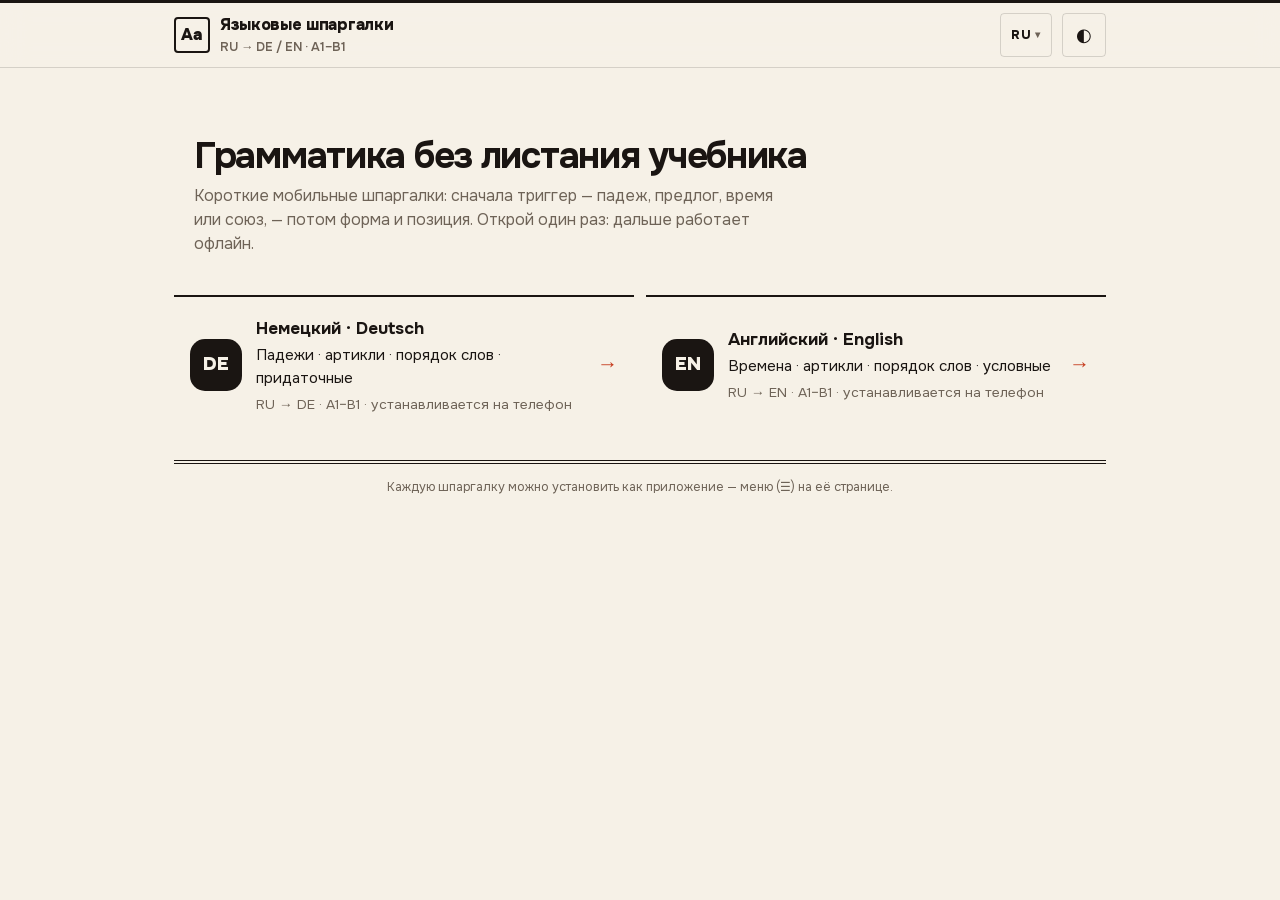
==== commit 6c102a66: "fix(ui): restore Russian menu row and default to Notebook" ====
--- a/index.html
+++ b/index.html
@@ -1,5 +1,5 @@
 <!doctype html>
-<html lang="ru">
+<html lang="ru" data-skin="a">
 <head>
   <meta charset="utf-8" />
   <meta name="viewport" content="width=device-width, initial-scale=1, viewport-fit=cover" />
@@ -30,9 +30,9 @@
     }
   </script>
   <script>
-    // Skin: apply before first paint so «Тетрадь» doesn't flash classic
-    // (stored skin only; default = classic = no attribute).
-    try { if (localStorage.getItem('skin') === 'a') document.documentElement.setAttribute('data-skin', 'a'); } catch (e) {}
+    // Notebook is the default, including without JS or storage access.
+    // Honor a saved Classic choice before stylesheets load.
+    try { if (localStorage.getItem('skin') === 'classic') document.documentElement.removeAttribute('data-skin'); } catch (e) {}
   </script>
   <meta name="theme-color" content="#f6f7fb" media="(prefers-color-scheme: light)" />
   <meta name="theme-color" content="#10131b" media="(prefers-color-scheme: dark)" />
@@ -95,15 +95,15 @@
             </div>
             <div class="lang-group">
               <div class="lang-group-label">Язык объяснений</div>
-              <span class="cur" data-audience-item="ru">Русский</span>
+              <a class="cur" href="./de/ru/" data-audience-item="ru">Русский</a>
               <a href="./de/en/" data-audience-item="en">English</a>
               <a href="./en/de/" data-audience-item="de">Deutsch</a>
             </div>
             <div class="lang-group">
               <div class="lang-group-label">Оформление</div>
               <div role="radiogroup" aria-label="Оформление">
-                <button type="button" class="skin-row cur" role="radio" aria-checked="true" tabindex="0" data-skin-mode="classic">Классика</button>
-                <button type="button" class="skin-row" role="radio" aria-checked="false" tabindex="-1" data-skin-mode="a">Тетрадь</button>
+                <button type="button" class="skin-row" role="radio" aria-checked="false" tabindex="-1" data-skin-mode="classic">Классика</button>
+                <button type="button" class="skin-row cur" role="radio" aria-checked="true" tabindex="0" data-skin-mode="a">Тетрадь</button>
               </div>
             </div>
           </div>
@@ -192,8 +192,8 @@
       if (skin === 'a') themeMetas.forEach(m => { m.content = getComputedStyle(document.body).backgroundColor; });
       else applyTheme(themeMode);
     }
-    let skinMode = 'classic';
-    try { skinMode = localStorage.getItem('skin') || 'classic'; } catch (e) {}
+    let skinMode = 'a';
+    try { skinMode = localStorage.getItem('skin') === 'classic' ? 'classic' : 'a'; } catch (e) {}
     applySkin(skinMode);
     document.addEventListener('click', (event) => {
       const row = event.target.closest('.skin-row');
--- a/assets/base.css
+++ b/assets/base.css
@@ -309,11 +309,14 @@
 
 /* Legend: static term inventory one dialog explains — no chrome, survives
    print and noscript (chips don't). One entry button may follow. */
-.legend { margin-top: 9px; }
-.legend-item { color: var(--muted); }
+.legend { display: flex; flex-wrap: wrap; gap: .35em .5em; margin-block-start: 9px; }
+.legend-item { min-inline-size: 0; max-inline-size: 100%; color: var(--muted); overflow-wrap: break-word; }
 .legend-item b { color: var(--text); font-weight: 700; }
 .legend-item .legend-mean { color: var(--muted); font-weight: 400; }
-.legend-item + .legend-item::before { content: "· "; color: var(--muted); }
+.legend:not(.legend-list) > .legend-item:not(:last-child)::after {
+  content: "\00a0·"; margin-inline-start: .25em; color: var(--muted);
+}
+.legend-list { display: grid; gap: .35em; margin-inline: 0; margin-block-end: 0; padding: 0; list-style: none; }
 
 .case-grid { display: grid; grid-template-columns: repeat(2, minmax(0,1fr)); gap: 9px; }
 .case-box { padding: 13px; border-radius: 15px; border: 1px solid var(--line); background: var(--surface); }
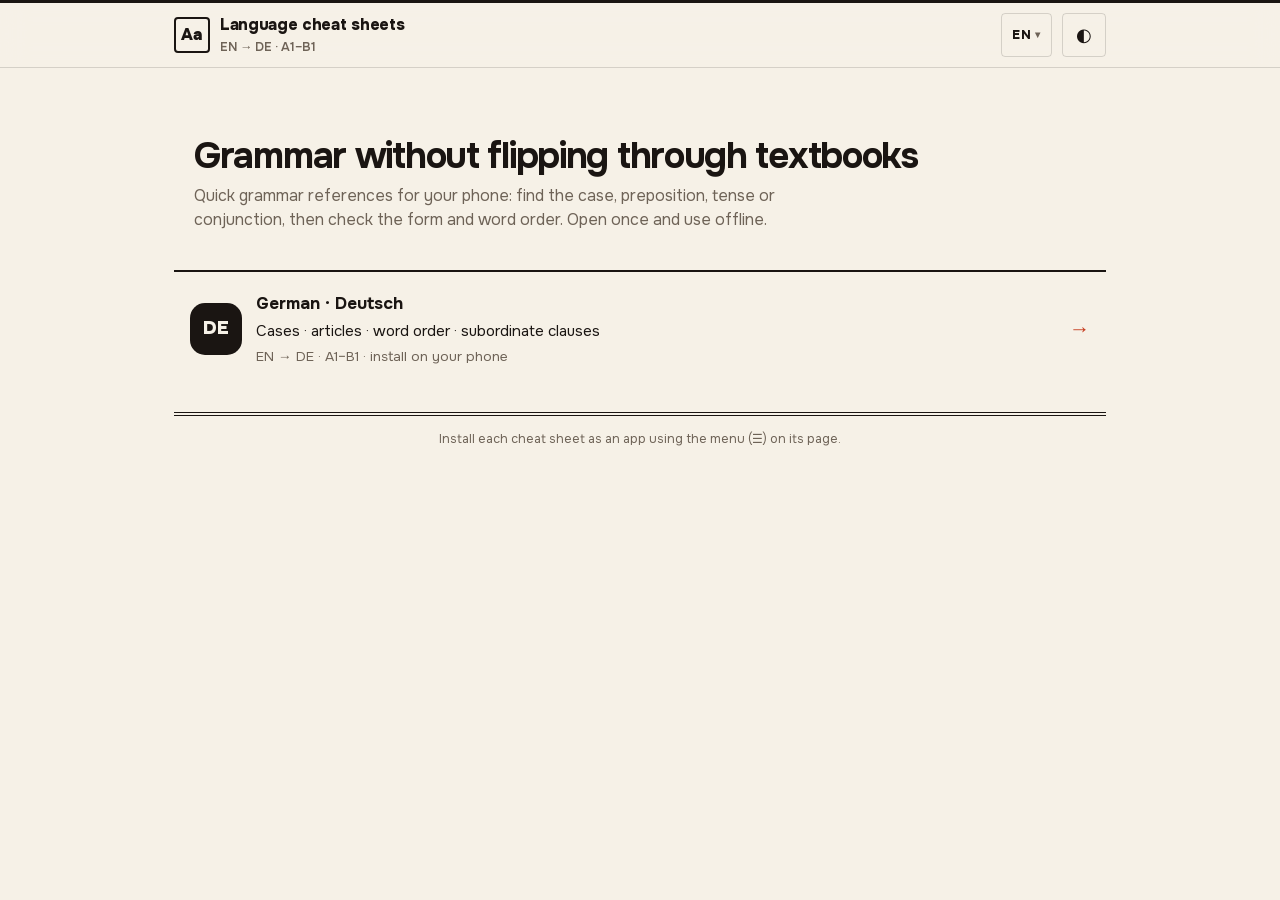
==== commit 6d48526d: "feat(landing): detect and remember explanation language" ====
--- a/index.html
+++ b/index.html
@@ -37,11 +37,11 @@
   <meta name="theme-color" content="#f6f7fb" media="(prefers-color-scheme: light)" />
   <meta name="theme-color" content="#10131b" media="(prefers-color-scheme: dark)" />
   <meta name="color-scheme" content="light dark" />
-  <meta name="description" content="Мобильные шпаргалки по грамматике: немецкий и английский для русскоговорящих. Падежи, времена, артикли, порядок слов. Работают офлайн." />
+  <meta name="description" content="Мобильные шпаргалки по грамматике: немецкий и английский с объяснениями на русском, английском или немецком. Падежи, времена, артикли, порядок слов. Работают офлайн." />
   <link rel="icon" href="./icons/favicon.svg" type="image/svg+xml" />
   <link rel="icon" href="./icons/icon-32.png" sizes="32x32" type="image/png" />
   <meta property="og:title" content="Языковые шпаргалки — Language Cheat Sheets" />
-  <meta property="og:description" content="Немецкий и английский для русскоговорящих: короткие мобильные шпаргалки по грамматике. A1–B1, офлайн." />
+  <meta property="og:description" content="Немецкий и английский с объяснениями на русском, английском или немецком: короткие мобильные шпаргалки по грамматике. A1–B1, офлайн." />
   <meta property="og:type" content="website" />
   <meta property="og:url" content="https://andkirby.github.io/learn-language-cheat-sheet/" />
   <meta property="og:image" content="https://andkirby.github.io/learn-language-cheat-sheet/icons/icon-512.png" />
@@ -59,8 +59,8 @@
     }
     .hero h1 { font-size: clamp(1.6rem, 6vw, 2.3rem); line-height: 1.08; margin: 0 0 8px; letter-spacing: -.035em; color: #fff; }
     .hero p { margin: 0; color: var(--hero-text); max-width: 60ch; }
-    .lang-grid { display: grid; grid-template-columns: 1fr; gap: 12px; margin-top: 16px; }
-    @media (min-width: 720px) { .lang-grid { grid-template-columns: repeat(2, minmax(0,1fr)); } }
+    .lang-grid { display: grid; grid-template-columns: repeat(auto-fit, minmax(min(100%, 20rem), 1fr)); gap: 12px; margin-block-start: 16px; }
+    .lang-card[hidden], [data-target-link][hidden] { display: none; }
     .lang-card {
       display: flex; gap: 14px; align-items: center; text-decoration: none;
       background: var(--surface); border: 1px solid var(--line); border-radius: var(--radius);
@@ -83,27 +83,27 @@
       <div class="brand-row">
         <div class="brand">
           <div class="brand-mark" aria-hidden="true">Aa</div>
-          <div>Языковые шпаргалки<small>RU → DE / EN · A1–B1</small></div>
+          <div><span data-i18n="brand">Языковые шпаргалки</span><small id="brandSub">RU → DE / EN · A1–B1</small></div>
         </div>
         <details class="lang-menu" id="langMenu">
           <summary aria-label="Язык обучения и язык объяснений">RU</summary>
           <div class="lang-pop">
             <div class="lang-group">
-              <div class="lang-group-label">Язык обучения</div>
+              <div class="lang-group-label" data-i18n="targetLabel">Язык обучения</div>
               <a href="./de/ru/" data-target-link="de">Deutsch</a>
               <a href="./en/ru/" data-target-link="en">English</a>
             </div>
             <div class="lang-group">
-              <div class="lang-group-label">Язык объяснений</div>
+              <div class="lang-group-label" data-i18n="audienceLabel">Язык объяснений</div>
               <a class="cur" href="./de/ru/" data-audience-item="ru">Русский</a>
               <a href="./de/en/" data-audience-item="en">English</a>
               <a href="./en/de/" data-audience-item="de">Deutsch</a>
             </div>
             <div class="lang-group">
-              <div class="lang-group-label">Оформление</div>
+              <div class="lang-group-label" data-i18n="skinLabel">Оформление</div>
               <div role="radiogroup" aria-label="Оформление">
-                <button type="button" class="skin-row" role="radio" aria-checked="false" tabindex="-1" data-skin-mode="classic">Классика</button>
-                <button type="button" class="skin-row cur" role="radio" aria-checked="true" tabindex="0" data-skin-mode="a">Тетрадь</button>
+                <button type="button" class="skin-row" role="radio" aria-checked="false" tabindex="-1" data-skin-mode="classic" data-i18n="classic">Классика</button>
+                <button type="button" class="skin-row cur" role="radio" aria-checked="true" tabindex="0" data-skin-mode="a" data-i18n="notebook">Тетрадь</button>
               </div>
             </div>
           </div>
@@ -119,8 +119,8 @@
 
   <main>
     <section class="hero">
-      <h1>Грамматика без листания учебника</h1>
-      <p>Короткие мобильные шпаргалки: сначала триггер — падеж, предлог, время или союз, — потом форма и позиция. Открой один раз: дальше работает офлайн.</p>
+      <h1 data-i18n="heading">Грамматика без листания учебника</h1>
+      <p data-i18n="intro">Короткие мобильные шпаргалки: сначала триггер — падеж, предлог, время или союз, — потом форма и позиция. Открой один раз: дальше работает офлайн.</p>
     </section>
 
     <div class="lang-grid">
@@ -144,16 +144,83 @@
       </a>
     </div>
 
-    <div class="footer">Каждую шпаргалку можно установить как приложение — меню (☰) на её странице.</div>
+    <div class="footer" data-i18n="footer">Каждую шпаргалку можно установить как приложение — меню (☰) на её странице.</div>
   </main>
 
   <script>
+    // Landing UI only; deck URLs keep their explicit explanation language.
+    const LANDING = {
+      ru: {
+        brand: 'Языковые шпаргалки', title: 'Языковые шпаргалки — Language Cheat Sheets',
+        description: 'Мобильные шпаргалки по немецкой и английской грамматике с объяснениями на русском, английском или немецком. A1–B1, офлайн.',
+        heading: 'Грамматика без листания учебника',
+        intro: 'Короткие мобильные шпаргалки: сначала триггер — падеж, предлог, время или союз, — потом форма и позиция. Открой один раз: дальше работает офлайн.',
+        targetLabel: 'Язык обучения', audienceLabel: 'Язык объяснений', menuLabel: 'Язык обучения и язык объяснений',
+        skinLabel: 'Оформление', classic: 'Классика', notebook: 'Тетрадь',
+        footer: 'Каждую шпаргалку можно установить как приложение — меню (☰) на её странице.',
+        install: 'устанавливается на телефон',
+        themes: { auto: 'Тема: системная', light: 'Тема: светлая', dark: 'Тема: тёмная' },
+        cards: {
+          de: { name: 'Немецкий · Deutsch', topics: 'Падежи · артикли · порядок слов · придаточные' },
+          en: { name: 'Английский · English', topics: 'Времена · артикли · порядок слов · условные' },
+        },
+      },
+      en: {
+        brand: 'Language cheat sheets', title: 'Language Cheat Sheets — German & English',
+        description: 'Mobile German and English grammar cheat sheets with explanations in Russian, English or German. A1–B1, offline.',
+        heading: 'Grammar without flipping through textbooks',
+        intro: 'Quick grammar references for your phone: find the case, preposition, tense or conjunction, then check the form and word order. Open once and use offline.',
+        targetLabel: 'Learning language', audienceLabel: 'Explanation language', menuLabel: 'Learning and explanation languages',
+        skinLabel: 'Appearance', classic: 'Classic', notebook: 'Notebook',
+        footer: 'Install each cheat sheet as an app using the menu (☰) on its page.',
+        install: 'install on your phone',
+        themes: { auto: 'Theme: system', light: 'Theme: light', dark: 'Theme: dark' },
+        cards: {
+          de: { name: 'German · Deutsch', topics: 'Cases · articles · word order · subordinate clauses' },
+          en: { name: 'English', topics: 'Tenses · articles · word order · conditionals' },
+        },
+      },
+      de: {
+        brand: 'Sprachspickzettel', title: 'Sprachspickzettel — Deutsch & Englisch',
+        description: 'Mobile Spickzettel zur deutschen und englischen Grammatik mit Erklärungen auf Russisch, Englisch oder Deutsch. A1–B1, offline.',
+        heading: 'Grammatik ohne Blättern im Lehrbuch',
+        intro: 'Kompakte Grammatik fürs Handy: Kasus, Präposition, Zeitform oder Konjunktion finden, dann Form und Wortstellung nachschlagen. Einmal öffnen, danach offline nutzen.',
+        targetLabel: 'Lernsprache', audienceLabel: 'Erklärungssprache', menuLabel: 'Lernsprache und Erklärungssprache',
+        skinLabel: 'Gestaltung', classic: 'Klassisch', notebook: 'Notizbuch',
+        footer: 'Jeden Spickzettel über das Menü (☰) auf seiner Seite als App installieren.',
+        install: 'auf dem Handy installierbar',
+        themes: { auto: 'Design: System', light: 'Design: Hell', dark: 'Design: Dunkel' },
+        cards: {
+          de: { name: 'Deutsch', topics: 'Kasus · Artikel · Wortstellung · Nebensätze' },
+          en: { name: 'Englisch · English', topics: 'Zeitformen · Artikel · Wortstellung · Bedingungssätze' },
+        },
+      },
+    };
+    // Mirrors live pairs in content/decks/site.json. Never invent a fallback pair.
+    const DECKS = { de: ['ru', 'en'], en: ['ru', 'de'] };
+    // Only explicit selections belong in this key. Legacy RU was also saved
+    // automatically, so it cannot reliably identify a manual preference.
+    const LOCALE_KEY = 'landingLocale';
+    const supportedLocale = loc => Object.prototype.hasOwnProperty.call(LANDING, loc);
+    function detectLocale() {
+      const languages = navigator.languages && navigator.languages.length ? navigator.languages : [navigator.language || ''];
+      return languages.map(tag => tag.toLowerCase().split('-')[0]).find(supportedLocale) || 'ru';
+    }
+    let locale = detectLocale();
+    try {
+      const saved = localStorage.getItem(LOCALE_KEY);
+      const legacy = localStorage.getItem('locale');
+      if (supportedLocale(saved)) locale = saved;
+      else if (legacy === 'en' || legacy === 'de') {
+        locale = legacy;
+        localStorage.setItem(LOCALE_KEY, locale);
+      }
+    } catch (e) {}
+
     // Theme: auto (OS) / light / dark — persisted per visitor.
     const THEME_KEY = 'theme';
     const THEME_UI = {
-      auto:  { icon: '◐', label: 'Тема: системная' },
-      light: { icon: '☀', label: 'Тема: светлая' },
-      dark:  { icon: '☾', label: 'Тема: тёмная' },
+      auto: '◐', light: '☀', dark: '☾',
     };
     const themeBtn = document.getElementById('themeBtn');
     const themeMetas = [...document.querySelectorAll('meta[name="theme-color"]')];
@@ -161,9 +228,9 @@
     function applyTheme(mode) {
       if (mode === 'auto') document.documentElement.removeAttribute('data-theme');
       else document.documentElement.setAttribute('data-theme', mode);
-      themeBtn.textContent = THEME_UI[mode].icon;
-      themeBtn.setAttribute('aria-label', THEME_UI[mode].label);
-      themeBtn.title = THEME_UI[mode].label;
+      themeBtn.textContent = THEME_UI[mode];
+      themeBtn.setAttribute('aria-label', LANDING[locale].themes[mode]);
+      themeBtn.title = LANDING[locale].themes[mode];
       themeMetas.forEach((m, i) => {
         m.content = mode === 'auto' ? themeMetaDefaults[i] : getComputedStyle(document.body).backgroundColor;
       });
@@ -219,39 +286,58 @@
       if (next) next.focus();
     });
 
-    // Language menu: mirrors content/decks/site.json (update both together).
-    // «Язык обучения» items are plain links (work without JS); «Язык объяснений»
-    // is a preference — it rewrites card/menu hrefs and persists. Deck pages
-    // remember the studied target ('target'), so the chip can greet with it.
-    const DECKS = { de: ['ru', 'en'], en: ['ru', 'de'] };
-    const LOCALE_KEY = 'locale';
-    const TARGET_KEY = 'target';
     const langMenu = document.getElementById('langMenu');
     const langSummary = langMenu.querySelector('summary');
     const langCards = [...document.querySelectorAll('.lang-card')];
     const targetLinks = [...document.querySelectorAll('[data-target-link]')];
     const audienceItems = [...document.querySelectorAll('[data-audience-item]')];
     function applyLocale(loc) {
-      if (!Object.values(DECKS).some(auds => auds.includes(loc))) loc = 'ru';
+      locale = supportedLocale(loc) ? loc : 'ru';
+      const copy = LANDING[locale];
+      document.documentElement.lang = locale;
+      document.title = copy.title;
+      document.querySelector('meta[name="description"]').content = copy.description;
+      document.querySelector('meta[property="og:title"]').content = copy.title;
+      document.querySelector('meta[property="og:description"]').content = copy.description;
+      document.querySelectorAll('[data-i18n]').forEach(el => { el.textContent = copy[el.dataset.i18n]; });
+      const targets = Object.keys(DECKS).filter(t => DECKS[t].includes(locale));
+      document.getElementById('brandSub').textContent = `${locale.toUpperCase()} → ${targets.join(' / ').toUpperCase()} · A1–B1`;
       targetLinks.forEach(a => {
         const t = a.dataset.targetLink;
-        const aud = DECKS[t].includes(loc) ? loc : DECKS[t][0];
-        a.href = `./${t}/${aud}/`;
+        a.hidden = !targets.includes(t);
+        if (!a.hidden) a.href = `./${t}/${locale}/`;
       });
       langCards.forEach(card => {
         const t = card.dataset.target;
-        if (DECKS[t].includes(loc)) card.href = `./${t}/${loc}/`;
-      });
-      audienceItems.forEach(el => el.classList.toggle('cur', el.dataset.audienceItem === loc));
-      let last = null;
-      try { last = localStorage.getItem(TARGET_KEY); } catch (e) {}
-      langSummary.textContent = (last ? last.toUpperCase() + ' · ' : '') + loc.toUpperCase();
-      try { localStorage.setItem(LOCALE_KEY, loc); } catch (e) {}
-    }
-    let locale = 'ru';
-    try { locale = localStorage.getItem(LOCALE_KEY) || 'ru'; } catch (e) {}
+        card.hidden = !targets.includes(t);
+        if (!card.hidden) card.href = `./${t}/${locale}/`;
+        card.querySelector('b').textContent = copy.cards[t].name;
+        card.querySelector('.topics').textContent = copy.cards[t].topics;
+        card.querySelector('.meta').textContent = `${locale.toUpperCase()} → ${t.toUpperCase()} · A1–B1 · ${copy.install}`;
+      });
+      audienceItems.forEach(el => {
+        const current = el.dataset.audienceItem === locale;
+        el.classList.toggle('cur', current);
+        if (current) el.setAttribute('aria-current', 'true');
+        else el.removeAttribute('aria-current');
+      });
+      langSummary.textContent = locale.toUpperCase();
+      langSummary.setAttribute('aria-label', copy.menuLabel);
+      langMenu.querySelector('[role="radiogroup"]').setAttribute('aria-label', copy.skinLabel);
+      applyTheme(themeMode);
+      applySkin(skinMode);
+    }
     applyLocale(locale);
-    audienceItems.forEach(el => el.addEventListener('click', () => applyLocale(el.dataset.audienceItem)));
+    audienceItems.forEach(el => el.addEventListener('click', event => {
+      // Retain native links for noscript and modified clicks; normal selection
+      // changes this hub in place, including when storage is unavailable.
+      if (event.ctrlKey || event.metaKey || event.shiftKey || event.altKey) return;
+      event.preventDefault();
+      applyLocale(el.dataset.audienceItem);
+      try { localStorage.setItem(LOCALE_KEY, locale); } catch (e) {}
+      langMenu.open = false;
+      langSummary.focus();
+    }));
     document.addEventListener('click', (event) => {
       if (langMenu.open && !langMenu.contains(event.target)) langMenu.open = false;
     });
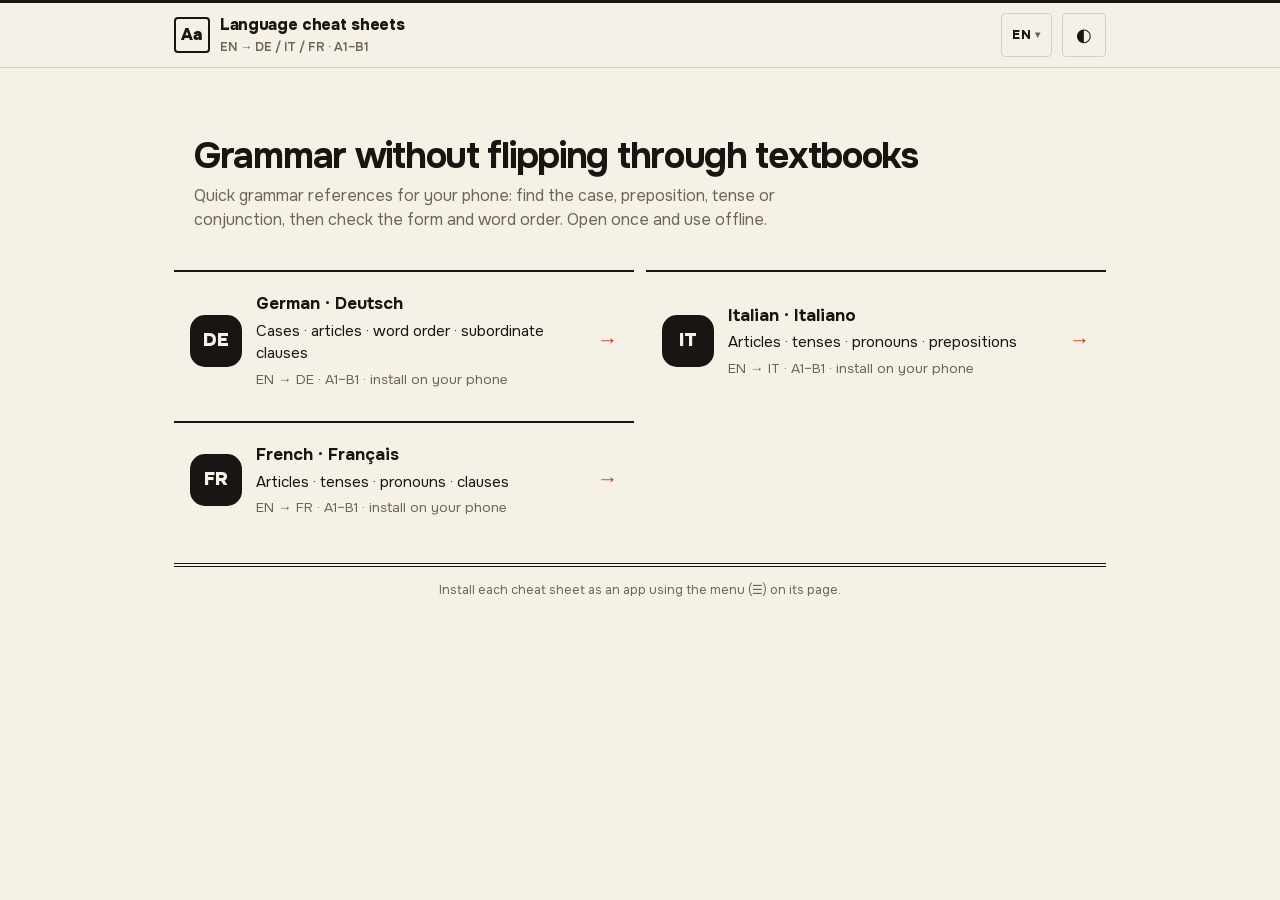
==== commit bcfca002: "feat(languages): add Italian and French for English speakers Add bounded A1–B1 plans, sourced decks," ====
--- a/index.html
+++ b/index.html
@@ -37,11 +37,11 @@
   <meta name="theme-color" content="#f6f7fb" media="(prefers-color-scheme: light)" />
   <meta name="theme-color" content="#10131b" media="(prefers-color-scheme: dark)" />
   <meta name="color-scheme" content="light dark" />
-  <meta name="description" content="Мобильные шпаргалки по грамматике: немецкий и английский с объяснениями на русском, английском или немецком. Падежи, времена, артикли, порядок слов. Работают офлайн." />
+  <meta name="description" content="Мобильные шпаргалки по немецкой, английской, итальянской и французской грамматике. Доступные языки объяснений зависят от пары. A1–B1, офлайн." />
   <link rel="icon" href="./icons/favicon.svg" type="image/svg+xml" />
   <link rel="icon" href="./icons/icon-32.png" sizes="32x32" type="image/png" />
   <meta property="og:title" content="Языковые шпаргалки — Language Cheat Sheets" />
-  <meta property="og:description" content="Немецкий и английский с объяснениями на русском, английском или немецком: короткие мобильные шпаргалки по грамматике. A1–B1, офлайн." />
+  <meta property="og:description" content="Немецкая, английская, итальянская и французская грамматика: короткие мобильные шпаргалки. Доступные языки объяснений зависят от пары. A1–B1, офлайн." />
   <meta property="og:type" content="website" />
   <meta property="og:url" content="https://andkirby.github.io/learn-language-cheat-sheet/" />
   <meta property="og:image" content="https://andkirby.github.io/learn-language-cheat-sheet/icons/icon-512.png" />
@@ -92,6 +92,8 @@
               <div class="lang-group-label" data-i18n="targetLabel">Язык обучения</div>
               <a href="./de/ru/" data-target-link="de">Deutsch</a>
               <a href="./en/ru/" data-target-link="en">English</a>
+              <a href="./it/en/" data-target-link="it" hidden>Italiano</a>
+              <a href="./fr/en/" data-target-link="fr" hidden>Français</a>
             </div>
             <div class="lang-group">
               <div class="lang-group-label" data-i18n="audienceLabel">Язык объяснений</div>
@@ -105,6 +107,10 @@
                 <button type="button" class="skin-row" role="radio" aria-checked="false" tabindex="-1" data-skin-mode="classic" data-i18n="classic">Классика</button>
                 <button type="button" class="skin-row cur" role="radio" aria-checked="true" tabindex="0" data-skin-mode="a" data-i18n="notebook">Тетрадь</button>
               </div>
+            </div>
+            <div class="lang-group project-links">
+              <a class="project-link" href="https://github.com/andkirby/learn-language-cheat-sheet"><svg class="menu-icon" viewBox="0 0 24 24" width="20" height="20" aria-hidden="true" focusable="false"><path fill="currentColor" d="M12 .75a11.25 11.25 0 0 0-3.558 21.923c.563.104.768-.244.768-.542 0-.267-.01-.975-.015-1.914-3.13.68-3.79-1.508-3.79-1.508-.512-1.3-1.25-1.646-1.25-1.646-1.022-.699.078-.685.078-.685 1.13.08 1.725 1.16 1.725 1.16 1.005 1.722 2.637 1.225 3.278.937.102-.728.393-1.225.715-1.507-2.498-.284-5.124-1.249-5.124-5.56 0-1.229.44-2.233 1.16-3.02-.117-.284-.503-1.428.11-2.977 0 0 .945-.302 3.094 1.153A10.79 10.79 0 0 1 12 6.186c.956.004 1.918.129 2.817.378 2.148-1.455 3.09-1.153 3.09-1.153.616 1.549.23 2.693.113 2.977.722.787 1.158 1.791 1.158 3.02 0 4.322-2.63 5.273-5.136 5.552.404.35.766 1.043.766 2.1 0 1.516-.014 2.738-.014 3.11 0 .3.203.65.774.54A11.252 11.252 0 0 0 12 .75Z"/></svg><span>GitHub</span></a>
+              <a class="project-link" href="https://github.com/andkirby/learn-language-cheat-sheet/issues/new" data-i18n="menuIssue">Сообщить о проблеме</a>
             </div>
           </div>
         </details>
@@ -142,6 +148,24 @@
         </span>
         <span class="go" aria-hidden="true">→</span>
       </a>
+      <a class="lang-card" href="./it/en/" data-target="it" hidden>
+        <span class="lang-mark" aria-hidden="true">IT</span>
+        <span>
+          <b>Итальянский · Italiano</b>
+          <span class="topics">Артикли · времена · местоимения · предлоги</span>
+          <span class="meta">EN → IT · A1–B1 · install on your phone</span>
+        </span>
+        <span class="go" aria-hidden="true">→</span>
+      </a>
+      <a class="lang-card" href="./fr/en/" data-target="fr" hidden>
+        <span class="lang-mark" aria-hidden="true">FR</span>
+        <span>
+          <b>Французский · Français</b>
+          <span class="topics">Артикли · времена · местоимения · придаточные</span>
+          <span class="meta">EN → FR · A1–B1 · install on your phone</span>
+        </span>
+        <span class="go" aria-hidden="true">→</span>
+      </a>
     </div>
 
     <div class="footer" data-i18n="footer">Каждую шпаргалку можно установить как приложение — меню (☰) на её странице.</div>
@@ -152,10 +176,11 @@
     const LANDING = {
       ru: {
         brand: 'Языковые шпаргалки', title: 'Языковые шпаргалки — Language Cheat Sheets',
-        description: 'Мобильные шпаргалки по немецкой и английской грамматике с объяснениями на русском, английском или немецком. A1–B1, офлайн.',
+        description: 'Мобильные шпаргалки по немецкой, английской, итальянской и французской грамматике. Доступные языки объяснений зависят от пары. A1–B1, офлайн.',
         heading: 'Грамматика без листания учебника',
         intro: 'Короткие мобильные шпаргалки: сначала триггер — падеж, предлог, время или союз, — потом форма и позиция. Открой один раз: дальше работает офлайн.',
         targetLabel: 'Язык обучения', audienceLabel: 'Язык объяснений', menuLabel: 'Язык обучения и язык объяснений',
+        menuIssue: 'Сообщить о проблеме',
         skinLabel: 'Оформление', classic: 'Классика', notebook: 'Тетрадь',
         footer: 'Каждую шпаргалку можно установить как приложение — меню (☰) на её странице.',
         install: 'устанавливается на телефон',
@@ -163,14 +188,17 @@
         cards: {
           de: { name: 'Немецкий · Deutsch', topics: 'Падежи · артикли · порядок слов · придаточные' },
           en: { name: 'Английский · English', topics: 'Времена · артикли · порядок слов · условные' },
+          it: { name: 'Итальянский · Italiano', topics: 'Артикли · времена · местоимения · предлоги' },
+          fr: { name: 'Французский · Français', topics: 'Артикли · времена · местоимения · придаточные' },
         },
       },
       en: {
-        brand: 'Language cheat sheets', title: 'Language Cheat Sheets — German & English',
-        description: 'Mobile German and English grammar cheat sheets with explanations in Russian, English or German. A1–B1, offline.',
+        brand: 'Language cheat sheets', title: 'Language Cheat Sheets — German, English, Italian & French',
+        description: 'Mobile German, English, Italian and French grammar references. Available explanation languages depend on the pair. Selective A1–B1, offline.',
         heading: 'Grammar without flipping through textbooks',
         intro: 'Quick grammar references for your phone: find the case, preposition, tense or conjunction, then check the form and word order. Open once and use offline.',
         targetLabel: 'Learning language', audienceLabel: 'Explanation language', menuLabel: 'Learning and explanation languages',
+        menuIssue: 'Submit issue',
         skinLabel: 'Appearance', classic: 'Classic', notebook: 'Notebook',
         footer: 'Install each cheat sheet as an app using the menu (☰) on its page.',
         install: 'install on your phone',
@@ -178,14 +206,17 @@
         cards: {
           de: { name: 'German · Deutsch', topics: 'Cases · articles · word order · subordinate clauses' },
           en: { name: 'English', topics: 'Tenses · articles · word order · conditionals' },
+          it: { name: 'Italian · Italiano', topics: 'Articles · tenses · pronouns · prepositions' },
+          fr: { name: 'French · Français', topics: 'Articles · tenses · pronouns · clauses' },
         },
       },
       de: {
-        brand: 'Sprachspickzettel', title: 'Sprachspickzettel — Deutsch & Englisch',
-        description: 'Mobile Spickzettel zur deutschen und englischen Grammatik mit Erklärungen auf Russisch, Englisch oder Deutsch. A1–B1, offline.',
+        brand: 'Sprachspickzettel', title: 'Sprachspickzettel — Deutsch, Englisch, Italienisch & Französisch',
+        description: 'Mobile Grammatik-Spickzettel für Deutsch, Englisch, Italienisch und Französisch. Verfügbare Erklärungssprachen hängen vom Sprachpaar ab. A1–B1, offline.',
         heading: 'Grammatik ohne Blättern im Lehrbuch',
         intro: 'Kompakte Grammatik fürs Handy: Kasus, Präposition, Zeitform oder Konjunktion finden, dann Form und Wortstellung nachschlagen. Einmal öffnen, danach offline nutzen.',
         targetLabel: 'Lernsprache', audienceLabel: 'Erklärungssprache', menuLabel: 'Lernsprache und Erklärungssprache',
+        menuIssue: 'Problem melden',
         skinLabel: 'Gestaltung', classic: 'Klassisch', notebook: 'Notizbuch',
         footer: 'Jeden Spickzettel über das Menü (☰) auf seiner Seite als App installieren.',
         install: 'auf dem Handy installierbar',
@@ -193,11 +224,13 @@
         cards: {
           de: { name: 'Deutsch', topics: 'Kasus · Artikel · Wortstellung · Nebensätze' },
           en: { name: 'Englisch · English', topics: 'Zeitformen · Artikel · Wortstellung · Bedingungssätze' },
+          it: { name: 'Italienisch · Italiano', topics: 'Artikel · Zeitformen · Pronomen · Präpositionen' },
+          fr: { name: 'Französisch · Français', topics: 'Artikel · Zeitformen · Pronomen · Nebensätze' },
         },
       },
     };
     // Mirrors live pairs in content/decks/site.json. Never invent a fallback pair.
-    const DECKS = { de: ['ru', 'en'], en: ['ru', 'de'] };
+    const DECKS = { de: ['ru', 'en'], en: ['ru', 'de'], it: ['en'], fr: ['en'] };
     // Only explicit selections belong in this key. Legacy RU was also saved
     // automatically, so it cannot reliably identify a manual preference.
     const LOCALE_KEY = 'landingLocale';
--- a/assets/base.css
+++ b/assets/base.css
@@ -199,6 +199,10 @@
   align-items: center;
   gap: 9px;
 }
+/* Project destinations retain native link and keyboard behavior. */
+.lang-pop .project-link { display: flex; align-items: center; gap: 9px; min-block-size: 44px; }
+.menu-icon { flex: none; inline-size: 20px; block-size: 20px; }
+.lang-pop .project-link:focus-visible { outline: 2px solid var(--accent); outline-offset: -2px; }
 .lang-pop .soon { color: var(--muted); cursor: default; }
 /* Burger (deck pages, phones): a native <details> so the language groups
    keep working without JS; JS only adds light dismiss. Carries the page
